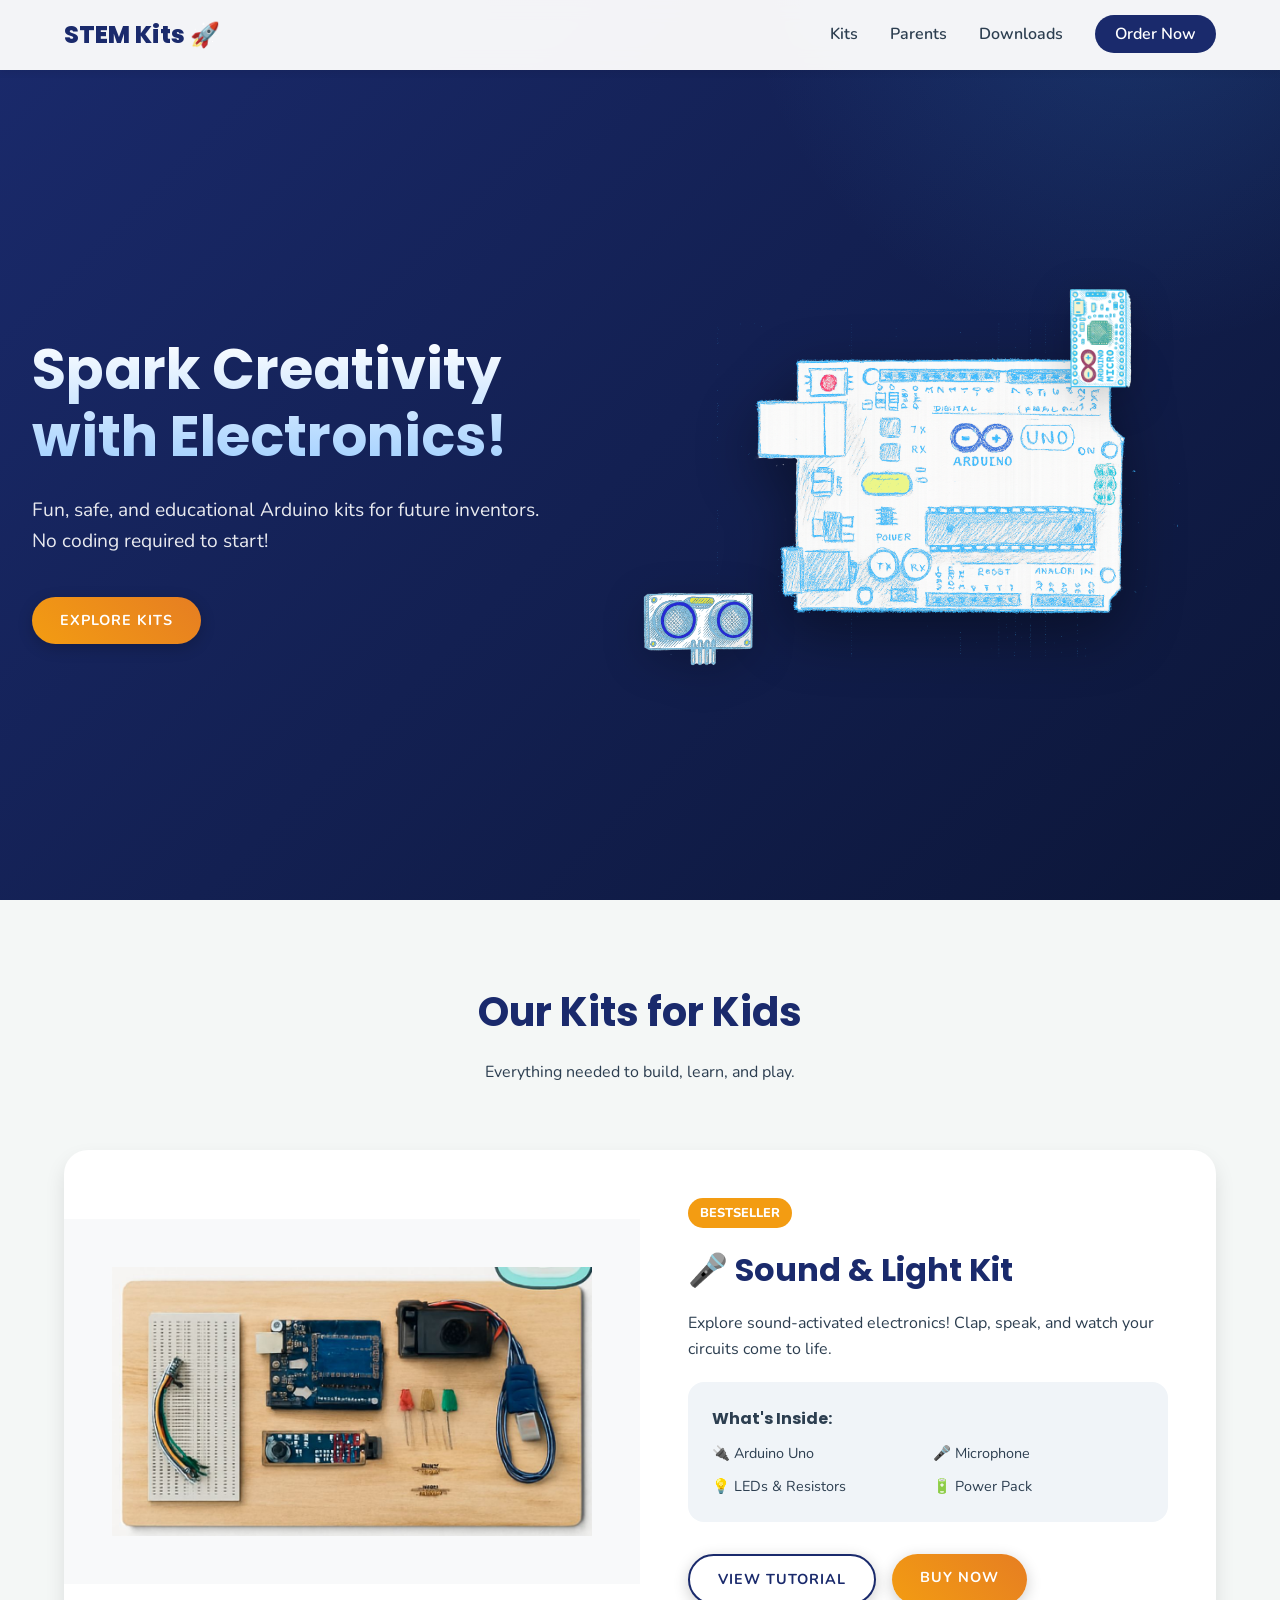
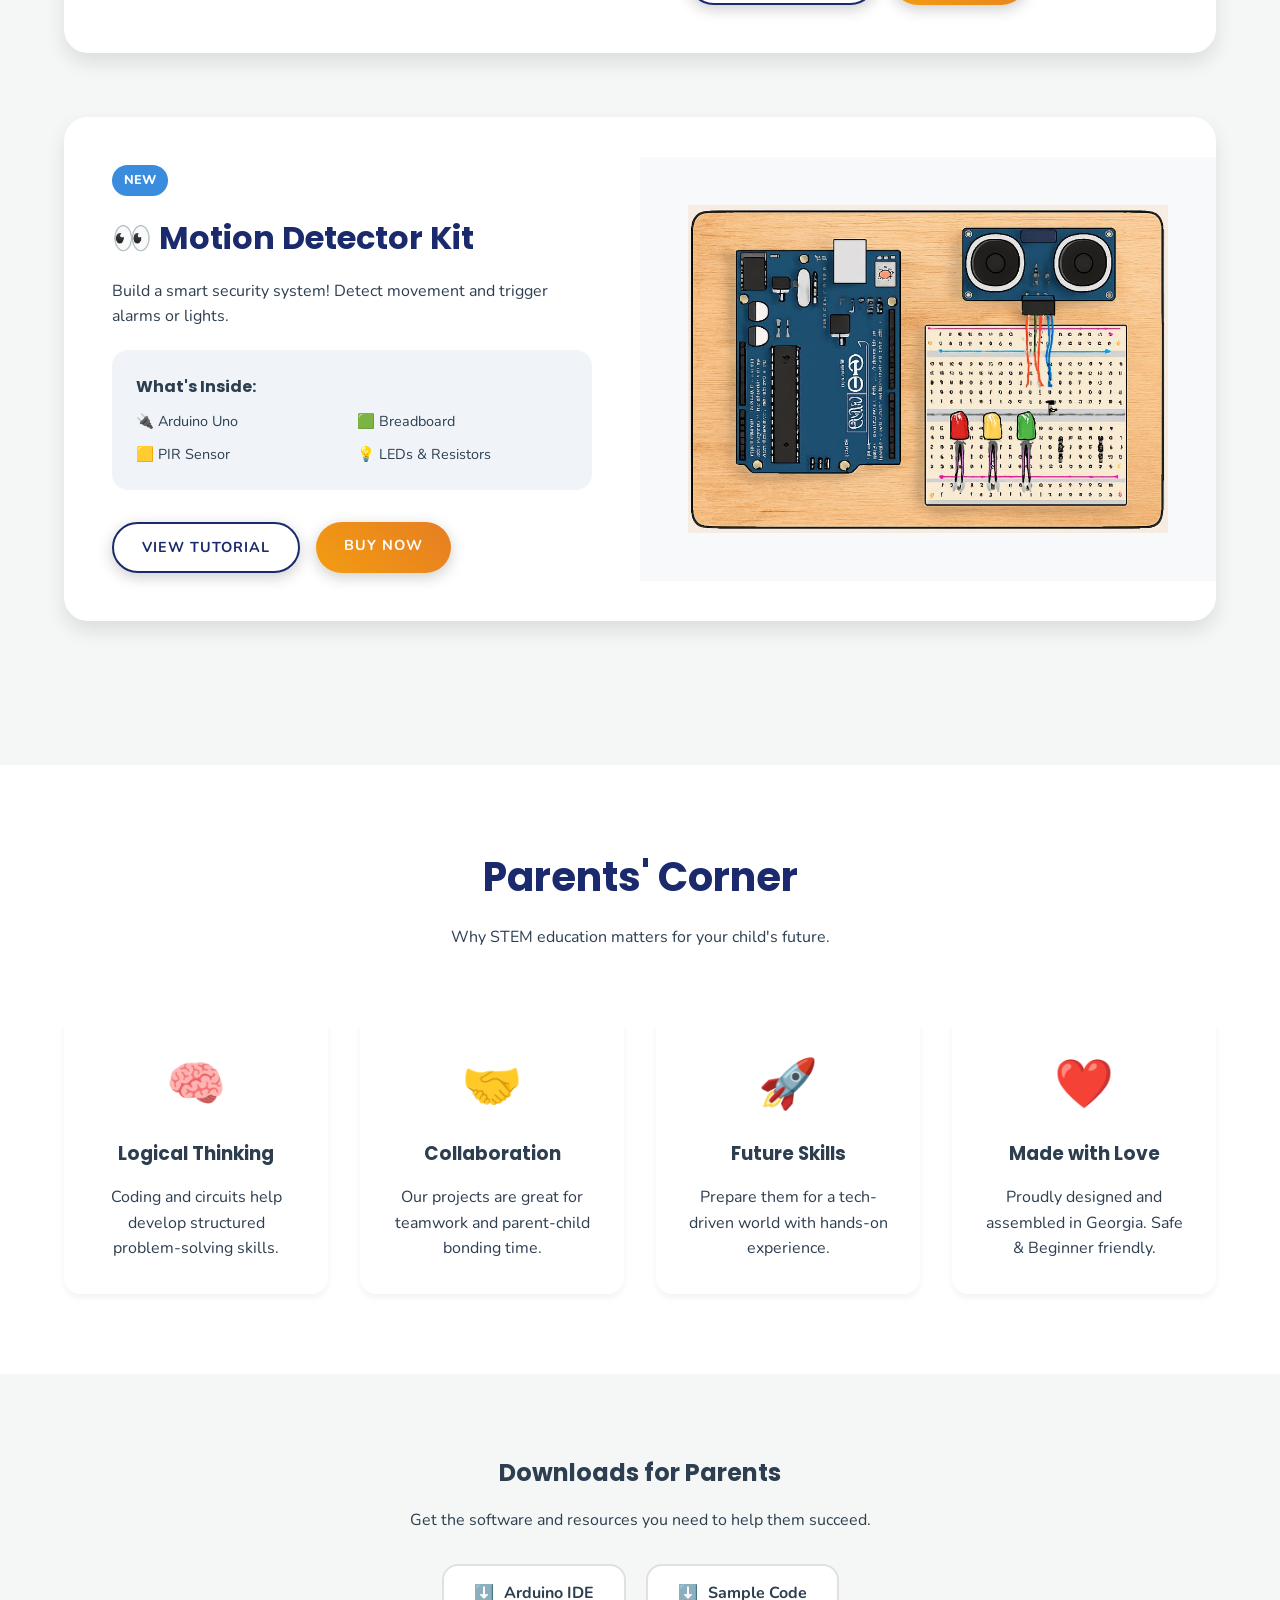
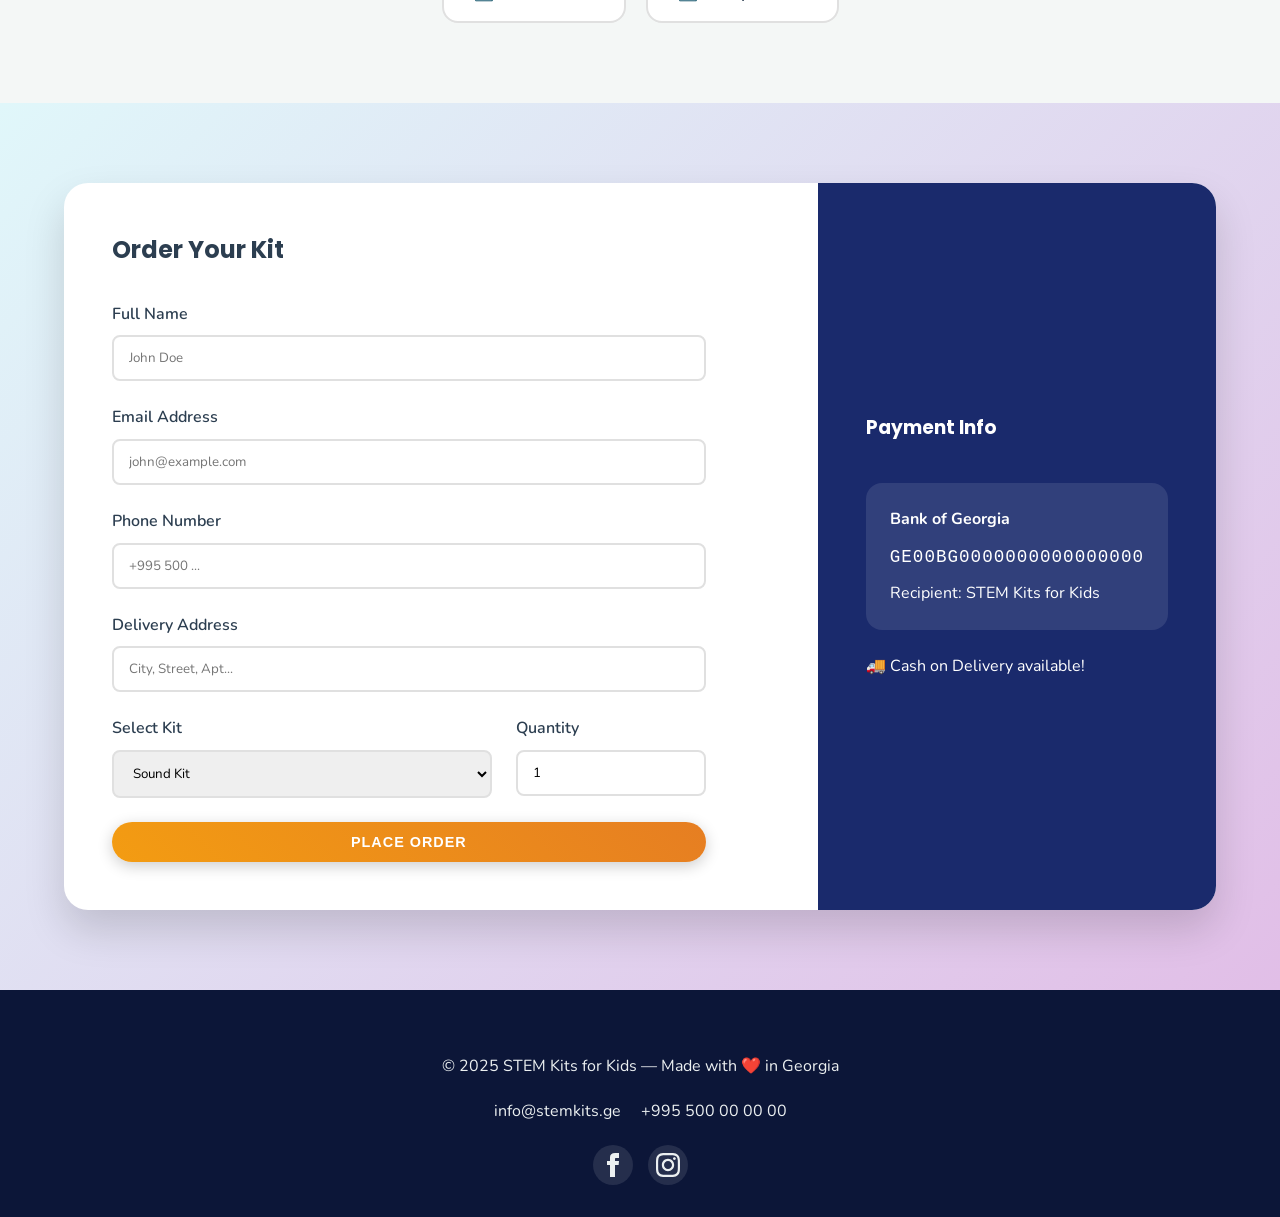
==== index.html @ d6226ffa "Initial commit" ====
<!DOCTYPE html>
<html lang="en">
  <head>
    <meta charset="UTF-8" />
    <meta name="viewport" content="width=device-width, initial-scale=1.0" />
    <title>Arduino Fun Kits for Kids</title>
    <!-- Google Fonts -->
    <link rel="preconnect" href="https://fonts.googleapis.com" />
    <link rel="preconnect" href="https://fonts.gstatic.com" crossorigin />
    <link
      href="https://fonts.googleapis.com/css2?family=Nunito:wght@400;600;700&family=Poppins:wght@600;700;800&display=swap"
      rel="stylesheet"
    />
    <link rel="stylesheet" href="styles.css" />
  </head>
  <body>
    <!-- Navigation -->
    <nav class="navbar">
      <div class="nav-container">
        <a href="#" class="logo">STEM Kits 🚀</a>
        <ul class="nav-links">
          <li><a href="#kits">Kits</a></li>
          <li><a href="#parents">Parents</a></li>
          <li><a href="#downloads">Downloads</a></li>
          <li><a href="#order" class="nav-cta">Order Now</a></li>
        </ul>
      </div>
    </nav>

    <!-- Hero Section -->
    <header class="hero">
      <div class="hero-content">
        <h1>Spark Creativity with Electronics!</h1>
        <p>
          Fun, safe, and educational Arduino kits for future inventors. No
          coding required to start!
        </p>
        <a href="#kits" class="btn btn-primary">Explore Kits</a>
      </div>
      <div class="hero-image">
        <div id="arduino-container">
          <img id="arduino" src="images/ardu.png" alt="Arduino Board" />
          <img
            id="micro"
            src="images/micro2.png"
            alt="Micro Board"
            class="floating-part"
          />
          <img
            id="ultra"
            src="images/ultra.png"
            alt="Ultrasonic Sensor"
            class="floating-part"
          />
        </div>
      </div>
    </header>

    <!-- Kits Section -->
    <section id="kits" class="section">
      <div class="container">
        <div class="section-header">
          <h2>Our Kits for Kids</h2>
          <p>Everything needed to build, learn, and play.</p>
        </div>

        <!-- Sound & Light Kit -->
        <article class="kit-card" id="sound-light-kit">
          <div class="kit-image-wrapper">
            <img
              src="images/soundkit.png.JPG"
              alt="Arduino Sound & Light Kit"
            />
          </div>
          <div class="kit-content">
            <span class="badge">Bestseller</span>
            <h3>🎤 Sound & Light Kit</h3>
            <p>
              Explore sound-activated electronics! Clap, speak, and watch your
              circuits come to life.
            </p>

            <div class="kit-details">
              <h4>What's Inside:</h4>
              <ul>
                <li>🔌 Arduino Uno</li>
                <li>🎤 Microphone</li>
                <li>💡 LEDs & Resistors</li>
                <li>🔋 Power Pack</li>
              </ul>
            </div>

            <div class="kit-actions">
              <a href="tutorial/tutorial-sound.html" class="btn btn-secondary"
                >View Tutorial</a
              >
              <a href="#order" class="btn btn-primary">Buy Now</a>
            </div>
          </div>
        </article>

        <!-- Motion Detector Kit -->
        <article class="kit-card inverse" id="motion-detector-kit">
          <div class="kit-image-wrapper">
            <img src="images/motion.JPG" alt="Arduino Motion Kit" />
          </div>
          <div class="kit-content">
            <span class="badge new">New</span>
            <h3>👀 Motion Detector Kit</h3>
            <p>
              Build a smart security system! Detect movement and trigger alarms
              or lights.
            </p>

            <div class="kit-details">
              <h4>What's Inside:</h4>
              <ul>
                <li>🔌 Arduino Uno</li>
                <li>🟩 Breadboard</li>
                <li>🟨 PIR Sensor</li>
                <li>💡 LEDs & Resistors</li>
              </ul>
            </div>

            <div class="kit-actions">
              <a href="tutorial/tutorial-motion.html" class="btn btn-secondary"
                >View Tutorial</a
              >
              <a href="#order" class="btn btn-primary">Buy Now</a>
            </div>
          </div>
        </article>
      </div>
    </section>

    <!-- Parents Section -->
    <section id="parents" class="section bg-light">
      <div class="container">
        <div class="section-header">
          <h2>Parents' Corner</h2>
          <p>Why STEM education matters for your child's future.</p>
        </div>

        <div class="features-grid">
          <div class="feature-card">
            <div class="icon">🧠</div>
            <h3>Logical Thinking</h3>
            <p>
              Coding and circuits help develop structured problem-solving
              skills.
            </p>
          </div>
          <div class="feature-card">
            <div class="icon">🤝</div>
            <h3>Collaboration</h3>
            <p>
              Our projects are great for teamwork and parent-child bonding time.
            </p>
          </div>
          <div class="feature-card">
            <div class="icon">🚀</div>
            <h3>Future Skills</h3>
            <p>
              Prepare them for a tech-driven world with hands-on experience.
            </p>
          </div>
          <div class="feature-card">
            <div class="icon">❤️</div>
            <h3>Made with Love</h3>
            <p>
              Proudly designed and assembled in Georgia. Safe & Beginner
              friendly.
            </p>
          </div>
        </div>
      </div>
    </section>

    <!-- Downloads Section -->
    <section id="downloads" class="section">
      <div class="container text-center">
        <h2>Downloads for Parents</h2>
        <p>Get the software and resources you need to help them succeed.</p>
        <div class="download-links">
          <a
            href="https://www.arduino.cc/en/software"
            target="_blank"
            class="download-btn"
          >
            <span>⬇️</span> Arduino IDE
          </a>
          <a href="#" class="download-btn"> <span>⬇️</span> Sample Code </a>
        </div>
      </div>
    </section>

    <!-- Order Section -->
    <section id="order" class="section bg-accent">
      <div class="container">
        <div class="order-wrapper">
          <div class="order-form-container">
            <h2>Order Your Kit</h2>
            <form
              action="https://formspree.io/f/mgvjopge"
              method="POST"
              class="styled-form"
            >
              <div class="form-group">
                <label for="name">Full Name</label>
                <input
                  type="text"
                  id="name"
                  name="name"
                  placeholder="John Doe"
                  required
                />
              </div>

              <div class="form-group">
                <label for="email">Email Address</label>
                <input
                  type="email"
                  id="email"
                  name="email"
                  placeholder="john@example.com"
                  required
                />
              </div>

              <div class="form-group">
                <label for="phone">Phone Number</label>
                <input
                  type="tel"
                  id="phone"
                  name="phone"
                  placeholder="+995 500 ..."
                  required
                />
              </div>

              <div class="form-group">
                <label for="address">Delivery Address</label>
                <input
                  type="text"
                  id="address"
                  name="address"
                  placeholder="City, Street, Apt..."
                  required
                />
              </div>

              <div class="form-row">
                <div class="form-group">
                  <label for="kit">Select Kit</label>
                  <select id="kit" name="kit">
                    <option value="sound">Sound Kit</option>
                    <option value="motion">Motion Detector Kit</option>
                  </select>
                </div>
                <div class="form-group">
                  <label for="quantity">Quantity</label>
                  <input
                    type="number"
                    id="quantity"
                    name="quantity"
                    min="1"
                    value="1"
                  />
                </div>
              </div>

              <button type="submit" class="btn btn-primary full-width">
                Place Order
              </button>
            </form>
          </div>

          <div class="payment-info">
            <h3>Payment Info</h3>
            <div class="bank-details">
              <p><strong>Bank of Georgia</strong></p>
              <p class="iban">GE00BG0000000000000000</p>
              <p>Recipient: STEM Kits for Kids</p>
            </div>
            <div class="cash-option">
              <p>🚚 Cash on Delivery available!</p>
            </div>
          </div>
        </div>
      </div>
    </section>

    <footer>
      <div class="footer-content">
        <p>© 2025 STEM Kits for Kids — Made with ❤️ in Georgia</p>
        <div class="footer-links">
          <a href="mailto:info@stemkits.ge">info@stemkits.ge</a>
          <a href="tel:+995500000000">+995 500 00 00 00</a>
        </div>
        <div class="social-icons">
          <a href="#" aria-label="Facebook">
            <svg
              xmlns="http://www.w3.org/2000/svg"
              width="24"
              height="24"
              viewBox="0 0 24 24"
              fill="currentColor"
            >
              <path
                d="M9 8h-3v4h3v12h5v-12h3.642l.358-4h-4v-1.667c0-.955.192-1.333 1.115-1.333h2.885v-5h-3.808c-3.596 0-5.192 1.583-5.192 4.615v3.385z"
              />
            </svg>
          </a>
          <a href="#" aria-label="Instagram">
            <svg
              xmlns="http://www.w3.org/2000/svg"
              width="24"
              height="24"
              viewBox="0 0 24 24"
              fill="currentColor"
            >
              <path
                d="M12 2.163c3.204 0 3.584.012 4.85.07 3.252.148 4.771 1.691 4.919 4.919.058 1.265.069 1.645.069 4.849 0 3.205-.012 3.584-.069 4.849-.149 3.225-1.664 4.771-4.919 4.919-1.266.058-1.644.07-4.85.07-3.204 0-3.584-.012-4.849-.07-3.26-.149-4.771-1.699-4.919-4.92-.058-1.265-.07-1.644-.07-4.849 0-3.204.013-3.583.07-4.849.149-3.227 1.664-4.771 4.919-4.919 1.266-.057 1.645-.069 4.849-.069zm0-2.163c-3.259 0-3.667.014-4.947.072-4.358.2-6.78 2.618-6.98 6.98-.059 1.281-.073 1.689-.073 4.948 0 3.259.014 3.668.072 4.948.2 4.358 2.618 6.78 6.98 6.98 1.281.058 1.689.072 4.948.072 3.259 0 3.668-.014 4.948-.072 4.354-.2 6.782-2.618 6.979-6.98.059-1.28.073-1.689.073-4.948 0-3.259-.014-3.667-.072-4.947-.196-4.354-2.617-6.78-6.979-6.98-1.281-.059-1.69-.073-4.949-.073zm0 5.838c-3.403 0-6.162 2.759-6.162 6.162s2.759 6.163 6.162 6.163 6.162-2.759 6.162-6.163c0-3.403-2.759-6.162-6.162-6.162zm0 10.162c-2.209 0-4-1.79-4-4 0-2.209 1.791-4 4-4s4 1.791 4 4c0 2.21-1.791 4-4 4zm6.406-11.845c-.796 0-1.441.645-1.441 1.44s.645 1.44 1.441 1.44c.795 0 1.439-.645 1.439-1.44s-.644-1.44-1.439-1.44z"
              />
            </svg>
          </a>
        </div>
      </div>
    </footer>

    <script src="index.js"></script>
  </body>
</html>
---- styles.css ----
/* ===== VARIABLES & SETUP ===== */
:root {
  /* Colors */
  --primary: #1a2a6c; /* Deep Space Blue */
  --primary-light: #2a4085;
  --accent: #f39c12; /* Vibrant Orange */
  --accent-hover: #e67e22;
  --secondary: #3a8dde; /* Electric Blue */
  --bg-color: #f4f7f6;
  --text-dark: #2c3e50;
  --text-light: #ecf0f1;
  --white: #ffffff;
  --danger: #e74c3c;
  --success: #2ecc71;

  /* Typography */
  --font-heading: 'Poppins', sans-serif;
  --font-body: 'Nunito', sans-serif;

  /* Spacing & Radii */
  --radius-sm: 8px;
  --radius-md: 16px;
  --radius-lg: 24px;
  --shadow-sm: 0 4px 6px rgba(0, 0, 0, 0.05);
  --shadow-md: 0 10px 20px rgba(0, 0, 0, 0.1);
  --shadow-lg: 0 20px 40px rgba(0, 0, 0, 0.15);
}

/* ===== RESET & BASE STYLES ===== */
*,
*::before,
*::after {
  box-sizing: border-box;
  margin: 0;
  padding: 0;
}

html {
  scroll-behavior: smooth;
  height: 100%;
}

body {
  font-family: var(--font-body);
  background-color: var(--bg-color);
  color: var(--text-dark);
  line-height: 1.6;
  overflow-x: hidden;
  min-height: 100%;
  position: relative;
}

h1,
h2,
h3,
h4,
h5,
h6 {
  font-family: var(--font-heading);
  font-weight: 700;
  margin-bottom: 1rem;
}

a {
  text-decoration: none;
  color: inherit;
  transition: all 0.3s ease;
}

ul {
  list-style: none;
}

img {
  max-width: 100%;
  display: block;
}

section {
  padding: 5rem 1rem;
}

.container {
  max-width: 1200px;
  margin: 0 auto;
  padding: 0 1.5rem;
}

/* ===== UTILITIES ===== */
.text-center {
  text-align: center;
}
.bg-light {
  background-color: var(--white);
}
.bg-accent {
  background: linear-gradient(135deg, #e0f7fa 0%, #e1bee7 100%);
}

.btn {
  display: inline-block;
  padding: 12px 28px;
  font-weight: 700;
  border-radius: 50px;
  text-transform: uppercase;
  letter-spacing: 1px;
  font-size: 0.9rem;
  box-shadow: 0 4px 15px rgba(0, 0, 0, 0.2);
  cursor: pointer;
  border: none;
}

.btn-primary {
  background: linear-gradient(45deg, var(--accent), var(--accent-hover));
  color: var(--white);
}

.btn-primary:hover {
  transform: translateY(-3px);
  box-shadow: 0 8px 20px rgba(243, 156, 18, 0.4);
}

.btn-secondary {
  background: var(--white);
  color: var(--primary);
  border: 2px solid var(--primary);
}

.btn-secondary:hover {
  background: var(--primary);
  color: var(--white);
}

/* ===== NAVIGATION ===== */
.navbar {
  position: fixed;
  top: 0;
  width: 100%;
  background: rgba(255, 255, 255, 0.95);
  backdrop-filter: blur(10px);
  z-index: 1000;
  box-shadow: var(--shadow-sm);
  padding: 1rem 0;
}

.nav-container {
  display: flex;
  justify-content: space-between;
  align-items: center;
  max-width: 1200px;
  margin: 0 auto;
  padding: 0 1.5rem;
}

.logo {
  font-family: var(--font-heading);
  font-size: 1.5rem;
  font-weight: 800;
  color: var(--primary);
}

.nav-links {
  display: flex;
  gap: 2rem;
  align-items: center;
}

.nav-links a {
  font-weight: 600;
  color: var(--text-dark);
}

.nav-links a:hover {
  color: var(--secondary);
}

.nav-cta {
  background: var(--primary);
  color: var(--white) !important;
  padding: 8px 20px;
  border-radius: 20px;
}

.nav-cta:hover {
  background: var(--primary-light);
}

/* ===== HERO SECTION ===== */
.hero {
  height: 100vh;
  min-height: 600px;
  background: linear-gradient(135deg, var(--primary) 0%, #0c1638 100%);
  color: var(--white);
  display: flex;
  align-items: center;
  justify-content: center;
  position: relative;
  overflow: visible;
  padding-top: 80px; /* nav height */
}

.hero::before {
  content: '';
  position: absolute;
  top: -50%;
  right: -20%;
  width: 800px;
  height: 800px;
  background: radial-gradient(
    circle,
    rgba(58, 141, 222, 0.2) 0%,
    transparent 70%
  );
  border-radius: 50%;
}

.hero-content {
  flex: 1;
  max-width: 600px;
  padding: 2rem;
  z-index: 2;
  animation: fadeInDown 1s ease-out;
}

.hero h1 {
  font-size: 3.5rem;
  line-height: 1.2;
  margin-bottom: 25px;
  background: -webkit-linear-gradient(#fff, #a0cfff);
  background-clip: text;
  -webkit-background-clip: text;
  -webkit-text-fill-color: transparent;
}

.hero p {
  font-size: 1.2rem;
  margin-bottom: 40px;
  opacity: 0.9;
}

.hero-image {
  flex: 1;
  display: flex;
  justify-content: center;
  z-index: 2;
  position: relative;
}

/* Specific styling for the existing structure if needed, or overridden */
#arduino-container {
  position: relative;
  width: 100%;
  max-width: 500px;
  animation: float 6s ease-in-out infinite;
}

#arduino {
  width: 100%;
  filter: drop-shadow(0 20px 30px rgba(0, 0, 0, 0.4));
  z-index: 1; /* Keep it below floating parts if they overlap, or handle z-ordering */
  position: relative;
}

.floating-part {
  position: absolute;
  z-index: 2;
  filter: drop-shadow(0 10px 20px rgba(0, 0, 0, 0.2));
  animation: float 8s ease-in-out infinite;
}

#micro {
  width: 110px;
  top: -40px;
  right: 35px;
  animation: float-micro 7s ease-in-out infinite;
  animation-delay: 1s;
}

#ultra {
  width: 140px;
  bottom: -40px;
  left: -60px;
  animation: float-ultra 8s ease-in-out infinite;
  animation-delay: 2s;
}

@keyframes float-micro {
  0% {
    transform: translateY(0px) rotate(15deg);
  }
  50% {
    transform: translateY(-15px) rotate(10deg);
  }
  100% {
    transform: translateY(0px) rotate(15deg);
  }
}

@keyframes float-ultra {
  0% {
    transform: translateY(0px) rotate(-10deg);
  }
  50% {
    transform: translateY(-15px) rotate(-15deg);
  }
  100% {
    transform: translateY(0px) rotate(-10deg);
  }
}

@keyframes float {
  0% {
    transform: translateY(0px) rotate(0deg);
  }
  50% {
    transform: translateY(-20px) rotate(2deg);
  }
  100% {
    transform: translateY(0px) rotate(0deg);
  }
}

@keyframes fadeInDown {
  from {
    opacity: 0;
    transform: translateY(-30px);
  }
  to {
    opacity: 1;
    transform: translateY(0);
  }
}

/* ===== KITS SECTION ===== */
.section-header {
  text-align: center;
  margin-bottom: 4rem;
}

.section-header h2 {
  font-size: 2.5rem;
  color: var(--primary);
}

.kit-card {
  display: flex;
  align-items: center;
  background: var(--white);
  border-radius: var(--radius-lg);
  box-shadow: var(--shadow-md);
  margin-bottom: 4rem;
  overflow: hidden;
  transition: transform 0.3s ease;
}

.kit-card:hover {
  transform: translateY(-10px);
  box-shadow: var(--shadow-lg);
}

.kit-card.inverse {
  flex-direction: row-reverse;
}

.kit-image-wrapper {
  flex: 1;
  padding: 3rem;
  background: #f8f9fa;
  display: flex;
  justify-content: center;
}

.kit-image-wrapper img {
  max-height: 350px;
  object-fit: contain;
  transition: transform 0.5s ease;
}

.kit-card:hover .kit-image-wrapper img {
  transform: scale(1.05);
}

.kit-content {
  flex: 1;
  padding: 3rem;
  position: relative;
}

.badge {
  display: inline-block;
  padding: 5px 12px;
  border-radius: 20px;
  font-size: 0.8rem;
  font-weight: 800;
  text-transform: uppercase;
  margin-bottom: 1rem;
  background: var(--accent);
  color: white;
}

.badge.new {
  background: var(--secondary);
}

.kit-content h3 {
  font-size: 2rem;
  color: var(--primary);
}

.kit-details {
  margin: 20px 0;
  background: #f0f4f8;
  padding: 1.5rem;
  border-radius: var(--radius-md);
}

.kit-details h4 {
  font-size: 1rem;
  margin-bottom: 10px;
}

.kit-details ul {
  display: grid;
  grid-template-columns: 1fr 1fr;
  gap: 10px;
}

.kit-details li {
  font-size: 0.9rem;
  display: flex;
  align-items: center;
}

.kit-actions {
  display: flex;
  gap: 1rem;
  margin-top: 2rem;
}

/* ===== PARENTS SECTION ===== */
.features-grid {
  display: grid;
  grid-template-columns: repeat(auto-fit, minmax(250px, 1fr));
  gap: 2rem;
}

.feature-card {
  background: var(--white);
  padding: 2rem;
  border-radius: var(--radius-md);
  box-shadow: var(--shadow-sm);
  text-align: center;
  transition: all 0.3s;
}

.feature-card:hover {
  transform: translateY(-5px);
  box-shadow: var(--shadow-md);
}

.feature-card .icon {
  font-size: 3rem;
  margin-bottom: 1rem;
}

/* ===== DOWNLOADS SECTION ===== */
.download-links {
  display: flex;
  justify-content: center;
  gap: 20px;
  margin-top: 30px;
  flex-wrap: wrap;
}

.download-btn {
  background: var(--white);
  border: 2px solid #e0e0e0;
  padding: 15px 30px;
  border-radius: var(--radius-md);
  font-weight: 700;
  display: flex;
  align-items: center;
  gap: 10px;
  transition: all 0.3s;
}

.download-btn:hover {
  border-color: var(--secondary);
  color: var(--secondary);
  box-shadow: var(--shadow-sm);
}

/* ===== ORDER SECTION ===== */
.order-wrapper {
  display: flex;
  gap: 4rem;
  background: var(--white);
  border-radius: var(--radius-lg);
  overflow: hidden;
  box-shadow: var(--shadow-lg);
}

.order-form-container {
  flex: 2;
  padding: 3rem;
}

.styled-form {
  margin-top: 2rem;
}

.form-group {
  margin-bottom: 1.5rem;
}

.form-row {
  display: grid;
  grid-template-columns: 2fr 1fr;
  gap: 1.5rem;
}

label {
  display: block;
  margin-bottom: 0.5rem;
  font-weight: 600;
  color: var(--text-dark);
}

input,
select {
  width: 100%;
  padding: 12px 15px;
  border: 2px solid #e0e0e0;
  border-radius: var(--radius-sm);
  font-family: inherit;
  transition: border-color 0.3s;
}

input:focus,
select:focus {
  outline: none;
  border-color: var(--secondary);
}

.full-width {
  width: 100%;
}

.payment-info {
  flex: 1;
  background: var(--primary);
  color: var(--white);
  padding: 3rem;
  display: flex;
  flex-direction: column;
  justify-content: center;
}

.bank-details {
  background: rgba(255, 255, 255, 0.1);
  padding: 1.5rem;
  border-radius: var(--radius-md);
  margin: 1.5rem 0;
}

.iban {
  font-family: monospace;
  font-size: 1.1rem;
  letter-spacing: 1px;
  margin: 10px 0;
}

/* ===== FOOTER ===== */
footer {
  background: #0c1638;
  color: var(--text-light);
  padding: 4rem 1rem 2rem;
  text-align: center;
}

.footer-content {
  max-width: 600px;
  margin: 0 auto;
}

.footer-links {
  display: flex;
  justify-content: center;
  gap: 20px;
  margin: 20px 0;
}

.social-icons {
  display: flex;
  justify-content: center;
  gap: 15px;
}

.social-icons a {
  background: rgba(255, 255, 255, 0.1);
  width: 40px;
  height: 40px;
  border-radius: 50%;
  display: flex;
  align-items: center;
  justify-content: center;
  transition: background 0.3s;
}

.social-icons a:hover {
  background: var(--accent);
}

/* ===== RESPONSIVE ===== */
@media (max-width: 900px) {
  .hero {
    flex-direction: column;
    text-align: center;
    height: auto;
    min-height: auto;
    padding: 6rem 1rem 4rem;
  }

  .hero-content {
    margin-top: 2rem;
  }

  .kit-card,
  .kit-card.inverse {
    flex-direction: column;
  }

  .order-wrapper {
    flex-direction: column;
    gap: 0;
  }
}

@media (max-width: 670px) {
  section {
    padding: 3rem 1rem;
  }

  .hero {
    height: auto;
    min-height: 500px;
    padding: 5rem 1rem 3rem;
    overflow: visible;
  }

  .hero h1 {
    font-size: 2.5rem;
  }

  .nav-links {
    display: none;
  } /* Mobile Menu Placeholder */

  .kit-details ul {
    grid-template-columns: 1fr;
  }

  #ultra {
    left: 28px;
  }

  .form-row {
    grid-template-columns: 1fr;
  }

  .iban {
    font-size: 0.9rem;
    word-break: break-all;
  }

  footer {
    padding: 3rem 1rem 2rem;
  }
}
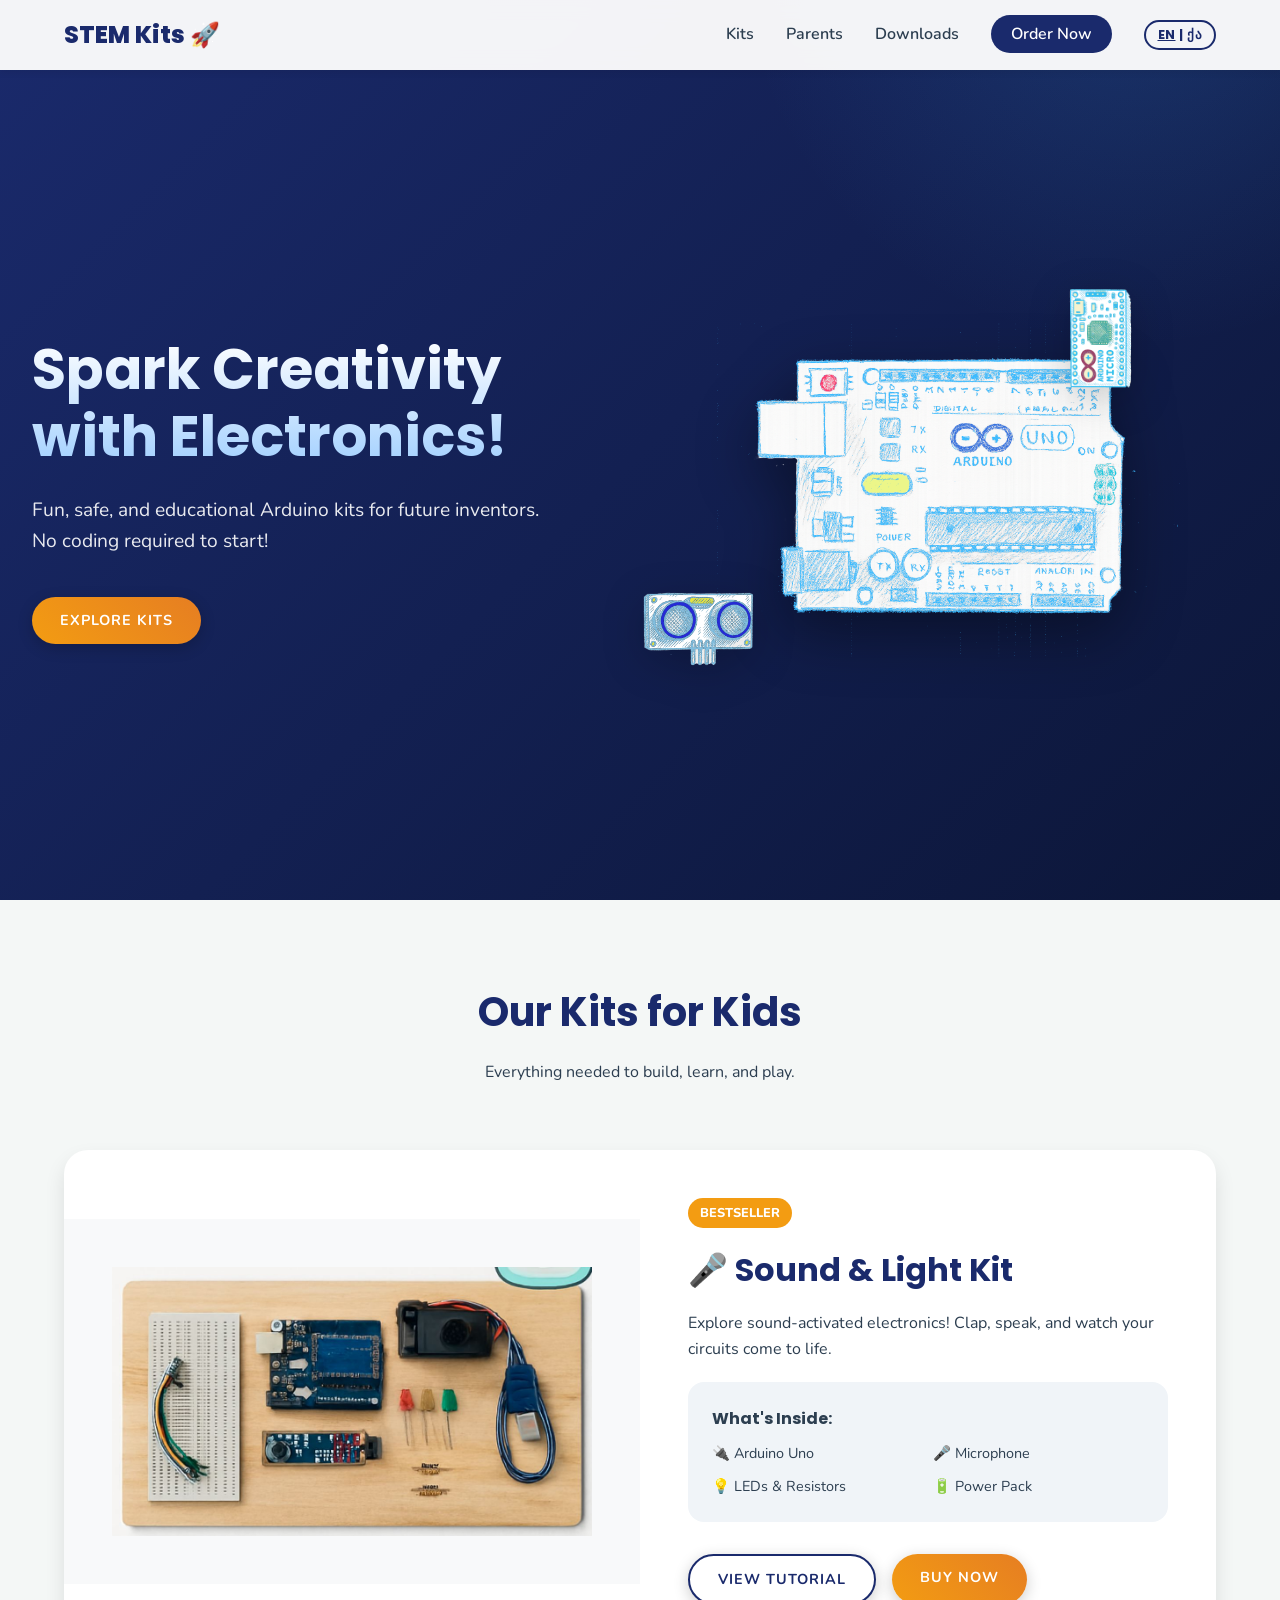
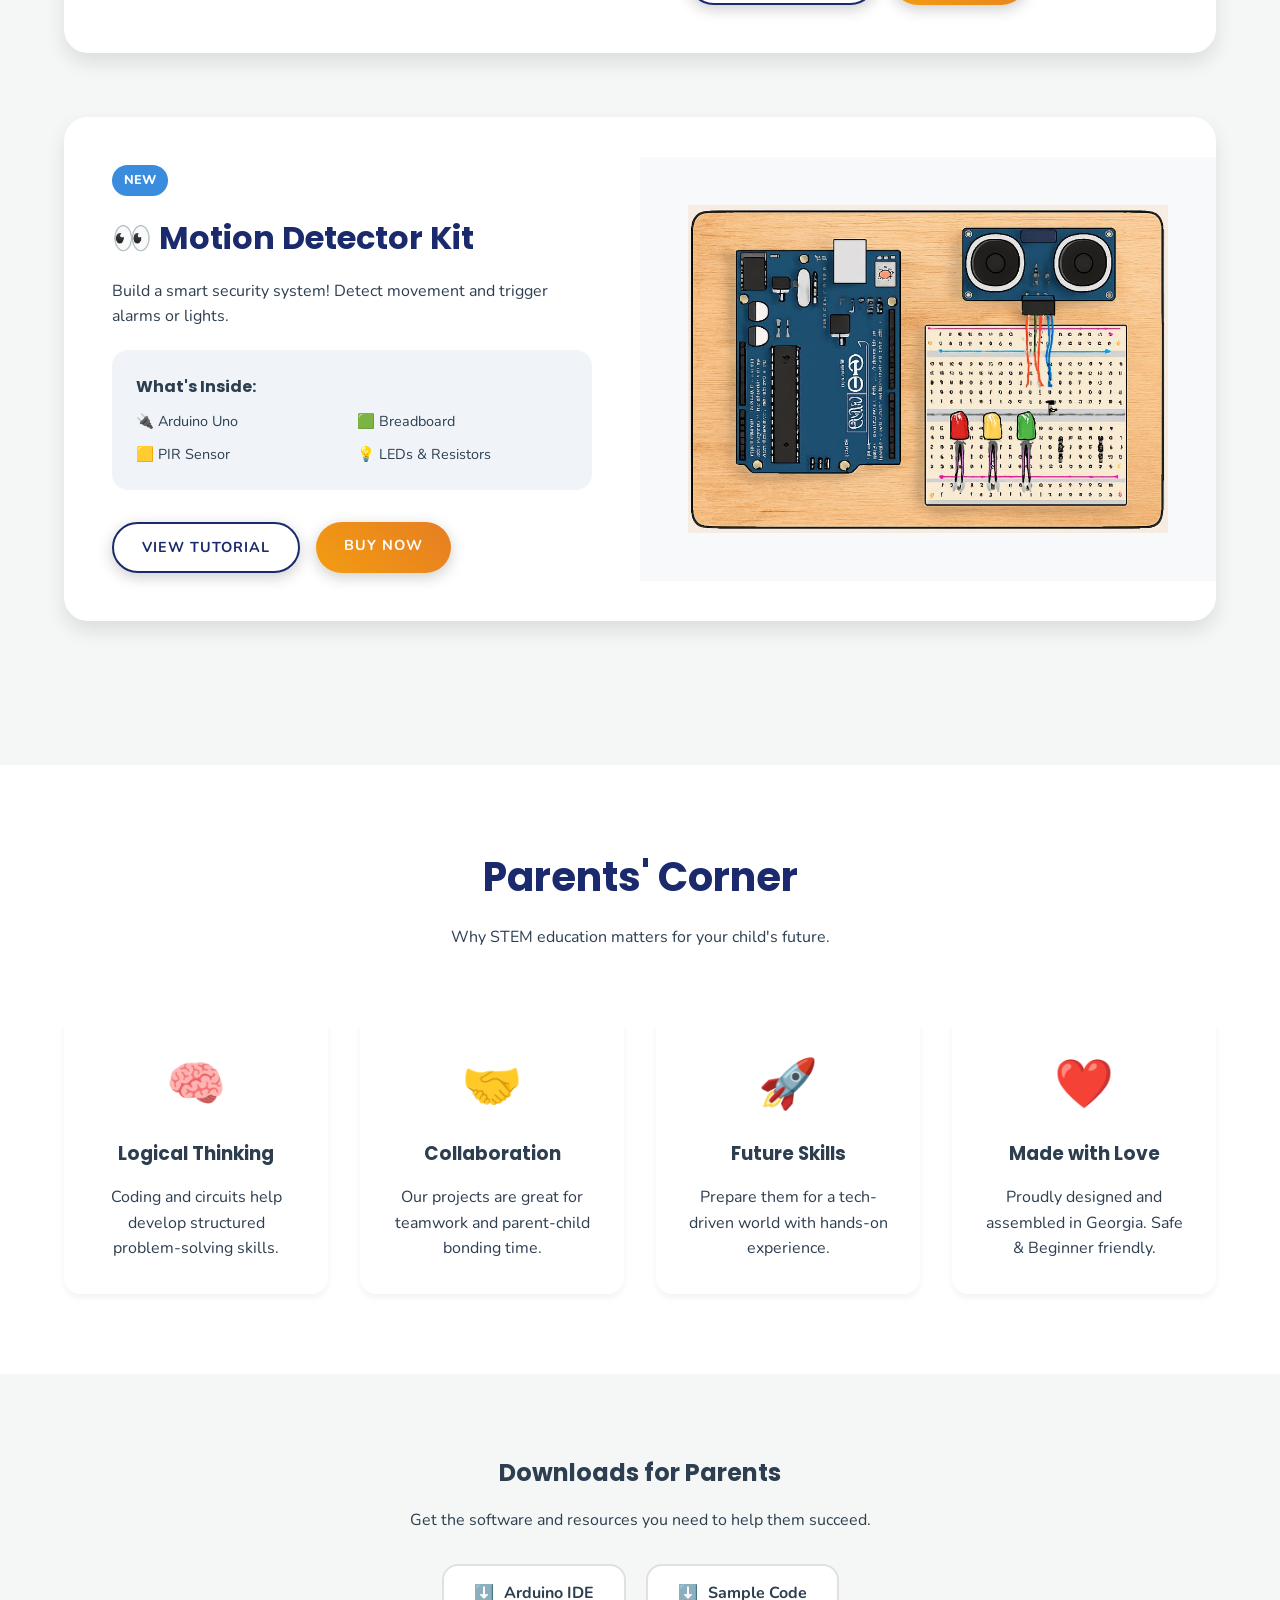
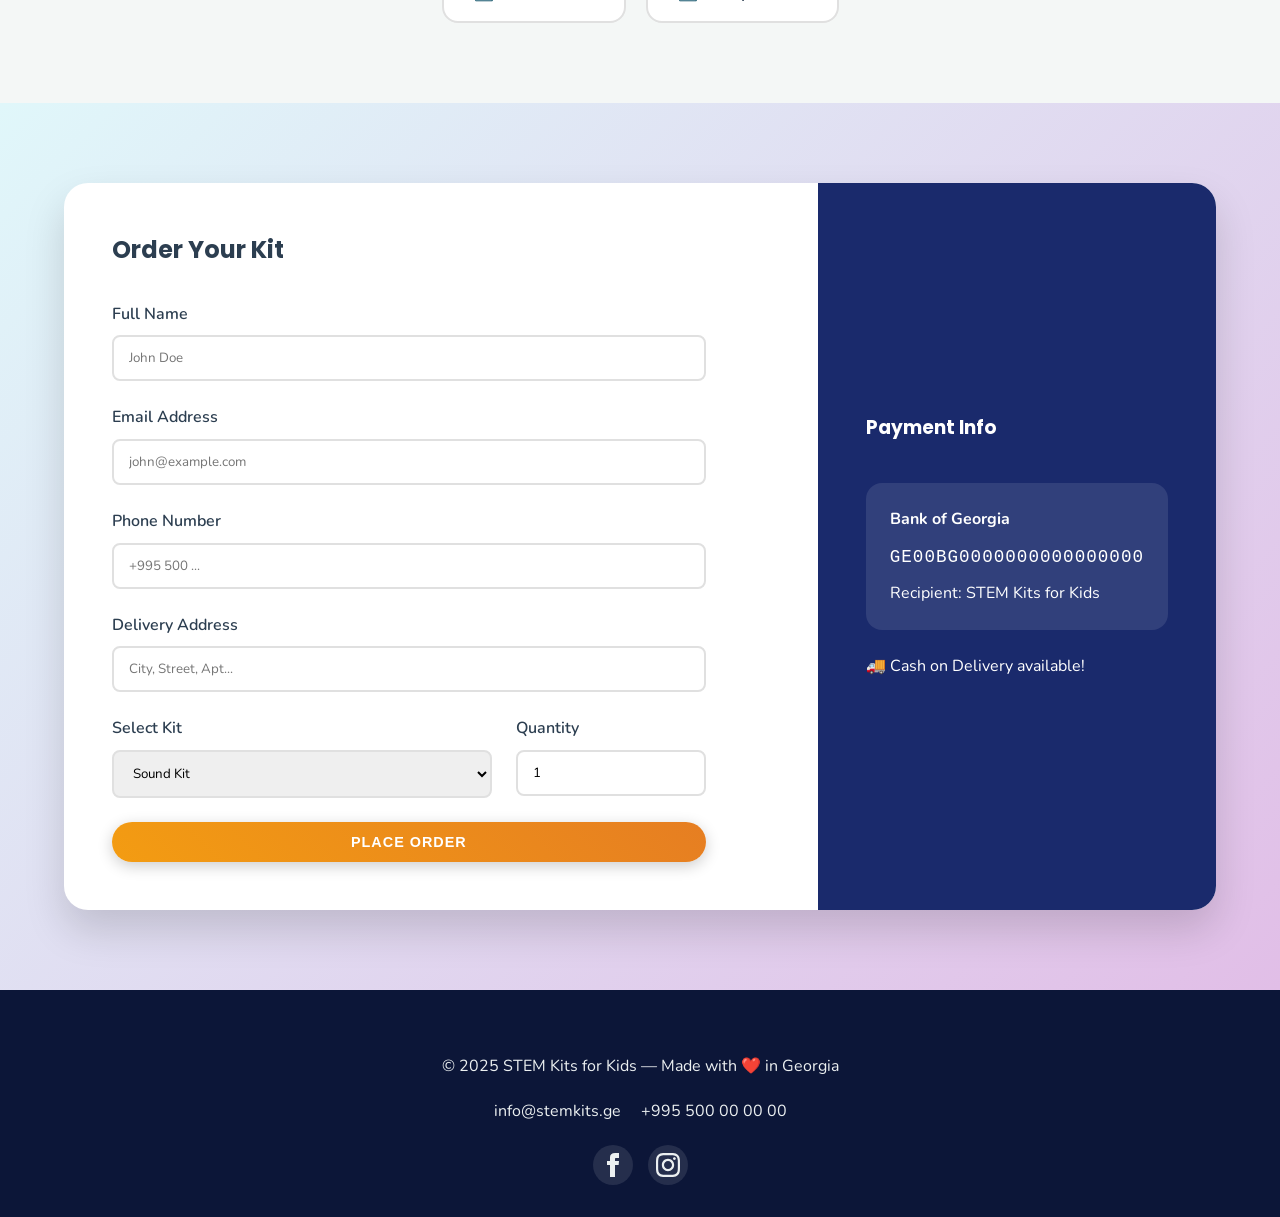
==== commit c676d89c: "Added new translations for the parent section and updated the hero section text to be more engaging." ====
--- a/index.html
+++ b/index.html
@@ -17,12 +17,13 @@
     <!-- Navigation -->
     <nav class="navbar">
       <div class="nav-container">
-        <a href="#" class="logo">STEM Kits 🚀</a>
+        <a href="#" class="logo" data-i18n="logo">STEM Kits 🚀</a>
         <ul class="nav-links">
-          <li><a href="#kits">Kits</a></li>
-          <li><a href="#parents">Parents</a></li>
-          <li><a href="#downloads">Downloads</a></li>
-          <li><a href="#order" class="nav-cta">Order Now</a></li>
+          <li><a href="#kits" data-i18n="kits">Kits</a></li>
+          <li><a href="#parents" data-i18n="parents">Parents</a></li>
+          <li><a href="#downloads" data-i18n="downloads">Downloads</a></li>
+          <li><a href="#order" class="nav-cta" data-i18n="order">Order Now</a></li>
+          <li><button class="lang-switcher" id="langToggle" data-lang="en">EN | ქა</button></li>
         </ul>
       </div>
     </nav>
@@ -30,12 +31,12 @@
     <!-- Hero Section -->
     <header class="hero">
       <div class="hero-content">
-        <h1>Spark Creativity with Electronics!</h1>
-        <p>
+        <h1 data-i18n="heroTitle">Spark Creativity with Electronics!</h1>
+        <p data-i18n="heroSubtitle">
           Fun, safe, and educational Arduino kits for future inventors. No
           coding required to start!
         </p>
-        <a href="#kits" class="btn btn-primary">Explore Kits</a>
+        <a href="#kits" class="btn btn-primary" data-i18n="heroBtn">Explore Kits</a>
       </div>
       <div class="hero-image">
         <div id="arduino-container">
@@ -60,8 +61,8 @@
     <section id="kits" class="section">
       <div class="container">
         <div class="section-header">
-          <h2>Our Kits for Kids</h2>
-          <p>Everything needed to build, learn, and play.</p>
+          <h2 data-i18n="kitsTitle">Our Kits for Kids</h2>
+          <p data-i18n="kitsSubtitle">Everything needed to build, learn, and play.</p>
         </div>
 
         <!-- Sound & Light Kit -->
@@ -73,15 +74,15 @@
             />
           </div>
           <div class="kit-content">
-            <span class="badge">Bestseller</span>
-            <h3>🎤 Sound & Light Kit</h3>
-            <p>
+            <span class="badge" data-i18n="bestseller">Bestseller</span>
+            <h3 data-i18n="soundKitTitle">🎤 Sound & Light Kit</h3>
+            <p data-i18n="soundKitDesc">
               Explore sound-activated electronics! Clap, speak, and watch your
               circuits come to life.
             </p>
 
             <div class="kit-details">
-              <h4>What's Inside:</h4>
+              <h4 data-i18n="whatsInside">What's Inside:</h4>
               <ul>
                 <li>🔌 Arduino Uno</li>
                 <li>🎤 Microphone</li>
@@ -91,10 +92,10 @@
             </div>
 
             <div class="kit-actions">
-              <a href="tutorial/tutorial-sound.html" class="btn btn-secondary"
+              <a href="tutorial/tutorial-sound.html" class="btn btn-secondary" data-i18n="viewTutorial"
                 >View Tutorial</a
               >
-              <a href="#order" class="btn btn-primary">Buy Now</a>
+              <a href="#order" class="btn btn-primary" data-i18n="buyNow">Buy Now</a>
             </div>
           </div>
         </article>
@@ -105,15 +106,15 @@
             <img src="images/motion.JPG" alt="Arduino Motion Kit" />
           </div>
           <div class="kit-content">
-            <span class="badge new">New</span>
-            <h3>👀 Motion Detector Kit</h3>
-            <p>
+            <span class="badge new" data-i18n="newBadge">New</span>
+            <h3 data-i18n="motionKitTitle">👀 Motion Detector Kit</h3>
+            <p data-i18n="motionKitDesc">
               Build a smart security system! Detect movement and trigger alarms
               or lights.
             </p>
 
             <div class="kit-details">
-              <h4>What's Inside:</h4>
+              <h4 data-i18n="whatsInside">What's Inside:</h4>
               <ul>
                 <li>🔌 Arduino Uno</li>
                 <li>🟩 Breadboard</li>
@@ -123,10 +124,10 @@
             </div>
 
             <div class="kit-actions">
-              <a href="tutorial/tutorial-motion.html" class="btn btn-secondary"
+              <a href="tutorial/tutorial-motion.html" class="btn btn-secondary" data-i18n="viewTutorial"
                 >View Tutorial</a
               >
-              <a href="#order" class="btn btn-primary">Buy Now</a>
+              <a href="#order" class="btn btn-primary" data-i18n="buyNow">Buy Now</a>
             </div>
           </div>
         </article>
@@ -137,37 +138,37 @@
     <section id="parents" class="section bg-light">
       <div class="container">
         <div class="section-header">
-          <h2>Parents' Corner</h2>
-          <p>Why STEM education matters for your child's future.</p>
+          <h2 data-i18n="parentsTitle">Parents' Corner</h2>
+          <p data-i18n="parentsSubtitle">Why STEM education matters for your child's future.</p>
         </div>
 
         <div class="features-grid">
           <div class="feature-card">
             <div class="icon">🧠</div>
-            <h3>Logical Thinking</h3>
-            <p>
+            <h3 data-i18n="logicalThinking">Logical Thinking</h3>
+            <p data-i18n="logicalThinkingDesc">
               Coding and circuits help develop structured problem-solving
               skills.
             </p>
           </div>
           <div class="feature-card">
             <div class="icon">🤝</div>
-            <h3>Collaboration</h3>
-            <p>
+            <h3 data-i18n="collaboration">Collaboration</h3>
+            <p data-i18n="collaborationDesc">
               Our projects are great for teamwork and parent-child bonding time.
             </p>
           </div>
           <div class="feature-card">
             <div class="icon">🚀</div>
-            <h3>Future Skills</h3>
-            <p>
+            <h3 data-i18n="futureSkills">Future Skills</h3>
+            <p data-i18n="futureSkillsDesc">
               Prepare them for a tech-driven world with hands-on experience.
             </p>
           </div>
           <div class="feature-card">
             <div class="icon">❤️</div>
-            <h3>Made with Love</h3>
-            <p>
+            <h3 data-i18n="madeWithLove">Made with Love</h3>
+            <p data-i18n="madeWithLoveDesc">
               Proudly designed and assembled in Georgia. Safe & Beginner
               friendly.
             </p>
@@ -179,17 +180,17 @@
     <!-- Downloads Section -->
     <section id="downloads" class="section">
       <div class="container text-center">
-        <h2>Downloads for Parents</h2>
-        <p>Get the software and resources you need to help them succeed.</p>
+        <h2 data-i18n="downloadsTitle">Downloads for Parents</h2>
+        <p data-i18n="downloadsSubtitle">Get the software and resources you need to help them succeed.</p>
         <div class="download-links">
           <a
             href="https://www.arduino.cc/en/software"
             target="_blank"
             class="download-btn"
           >
-            <span>⬇️</span> Arduino IDE
+            <span>⬇️</span> <span data-i18n="arduinoIde">Arduino IDE</span>
           </a>
-          <a href="#" class="download-btn"> <span>⬇️</span> Sample Code </a>
+          <a href="#" class="download-btn"> <span>⬇️</span> <span data-i18n="sampleCode">Sample Code</span> </a>
         </div>
       </div>
     </section>
@@ -199,14 +200,14 @@
       <div class="container">
         <div class="order-wrapper">
           <div class="order-form-container">
-            <h2>Order Your Kit</h2>
+            <h2 data-i18n="orderTitle">Order Your Kit</h2>
             <form
               action="https://formspree.io/f/mgvjopge"
               method="POST"
               class="styled-form"
             >
               <div class="form-group">
-                <label for="name">Full Name</label>
+                <label for="name" data-i18n="fullName">Full Name</label>
                 <input
                   type="text"
                   id="name"
@@ -217,7 +218,7 @@
               </div>
 
               <div class="form-group">
-                <label for="email">Email Address</label>
+                <label for="email" data-i18n="emailAddress">Email Address</label>
                 <input
                   type="email"
                   id="email"
@@ -228,7 +229,7 @@
               </div>
 
               <div class="form-group">
-                <label for="phone">Phone Number</label>
+                <label for="phone" data-i18n="phoneNumber">Phone Number</label>
                 <input
                   type="tel"
                   id="phone"
@@ -239,7 +240,7 @@
               </div>
 
               <div class="form-group">
-                <label for="address">Delivery Address</label>
+                <label for="address" data-i18n="deliveryAddress">Delivery Address</label>
                 <input
                   type="text"
                   id="address"
@@ -251,14 +252,14 @@
 
               <div class="form-row">
                 <div class="form-group">
-                  <label for="kit">Select Kit</label>
+                  <label for="kit" data-i18n="selectKit">Select Kit</label>
                   <select id="kit" name="kit">
                     <option value="sound">Sound Kit</option>
                     <option value="motion">Motion Detector Kit</option>
                   </select>
                 </div>
                 <div class="form-group">
-                  <label for="quantity">Quantity</label>
+                  <label for="quantity" data-i18n="quantity">Quantity</label>
                   <input
                     type="number"
                     id="quantity"
@@ -269,21 +270,21 @@
                 </div>
               </div>
 
-              <button type="submit" class="btn btn-primary full-width">
+              <button type="submit" class="btn btn-primary full-width" data-i18n="placeOrder">
                 Place Order
               </button>
             </form>
           </div>
 
           <div class="payment-info">
-            <h3>Payment Info</h3>
+            <h3 data-i18n="paymentInfo">Payment Info</h3>
             <div class="bank-details">
-              <p><strong>Bank of Georgia</strong></p>
+              <p><strong data-i18n="bankOfGeorgia">Bank of Georgia</strong></p>
               <p class="iban">GE00BG0000000000000000</p>
-              <p>Recipient: STEM Kits for Kids</p>
+              <p data-i18n="recipient">Recipient: STEM Kits for Kids</p>
             </div>
             <div class="cash-option">
-              <p>🚚 Cash on Delivery available!</p>
+              <p data-i18n="cashOnDelivery">🚚 Cash on Delivery available!</p>
             </div>
           </div>
         </div>
@@ -292,7 +293,7 @@
 
     <footer>
       <div class="footer-content">
-        <p>© 2025 STEM Kits for Kids — Made with ❤️ in Georgia</p>
+        <p data-i18n="footerText">© 2025 STEM Kits for Kids — Made with ❤️ in Georgia</p>
         <div class="footer-links">
           <a href="mailto:info@stemkits.ge">info@stemkits.ge</a>
           <a href="tel:+995500000000">+995 500 00 00 00</a>
--- a/styles.css
+++ b/styles.css
@@ -185,6 +185,31 @@
   background: var(--primary-light);
 }
 
+/* ===== LANGUAGE SWITCHER ===== */
+.lang-switcher {
+  font-family: var(--font-heading);
+  font-size: 0.8rem;
+  font-weight: 700;
+  cursor: pointer;
+  padding: 4px 12px;
+  border-radius: 20px;
+  border: 2px solid var(--primary);
+  background: transparent;
+  color: var(--primary);
+  transition: all 0.3s ease;
+  text-transform: uppercase;
+  letter-spacing: 0.5px;
+}
+
+.lang-switcher:hover {
+  background: var(--primary);
+  color: var(--white);
+}
+
+.lang-switcher .active-lang {
+  text-decoration: underline;
+}
+
 /* ===== HERO SECTION ===== */
 .hero {
   height: 100vh;
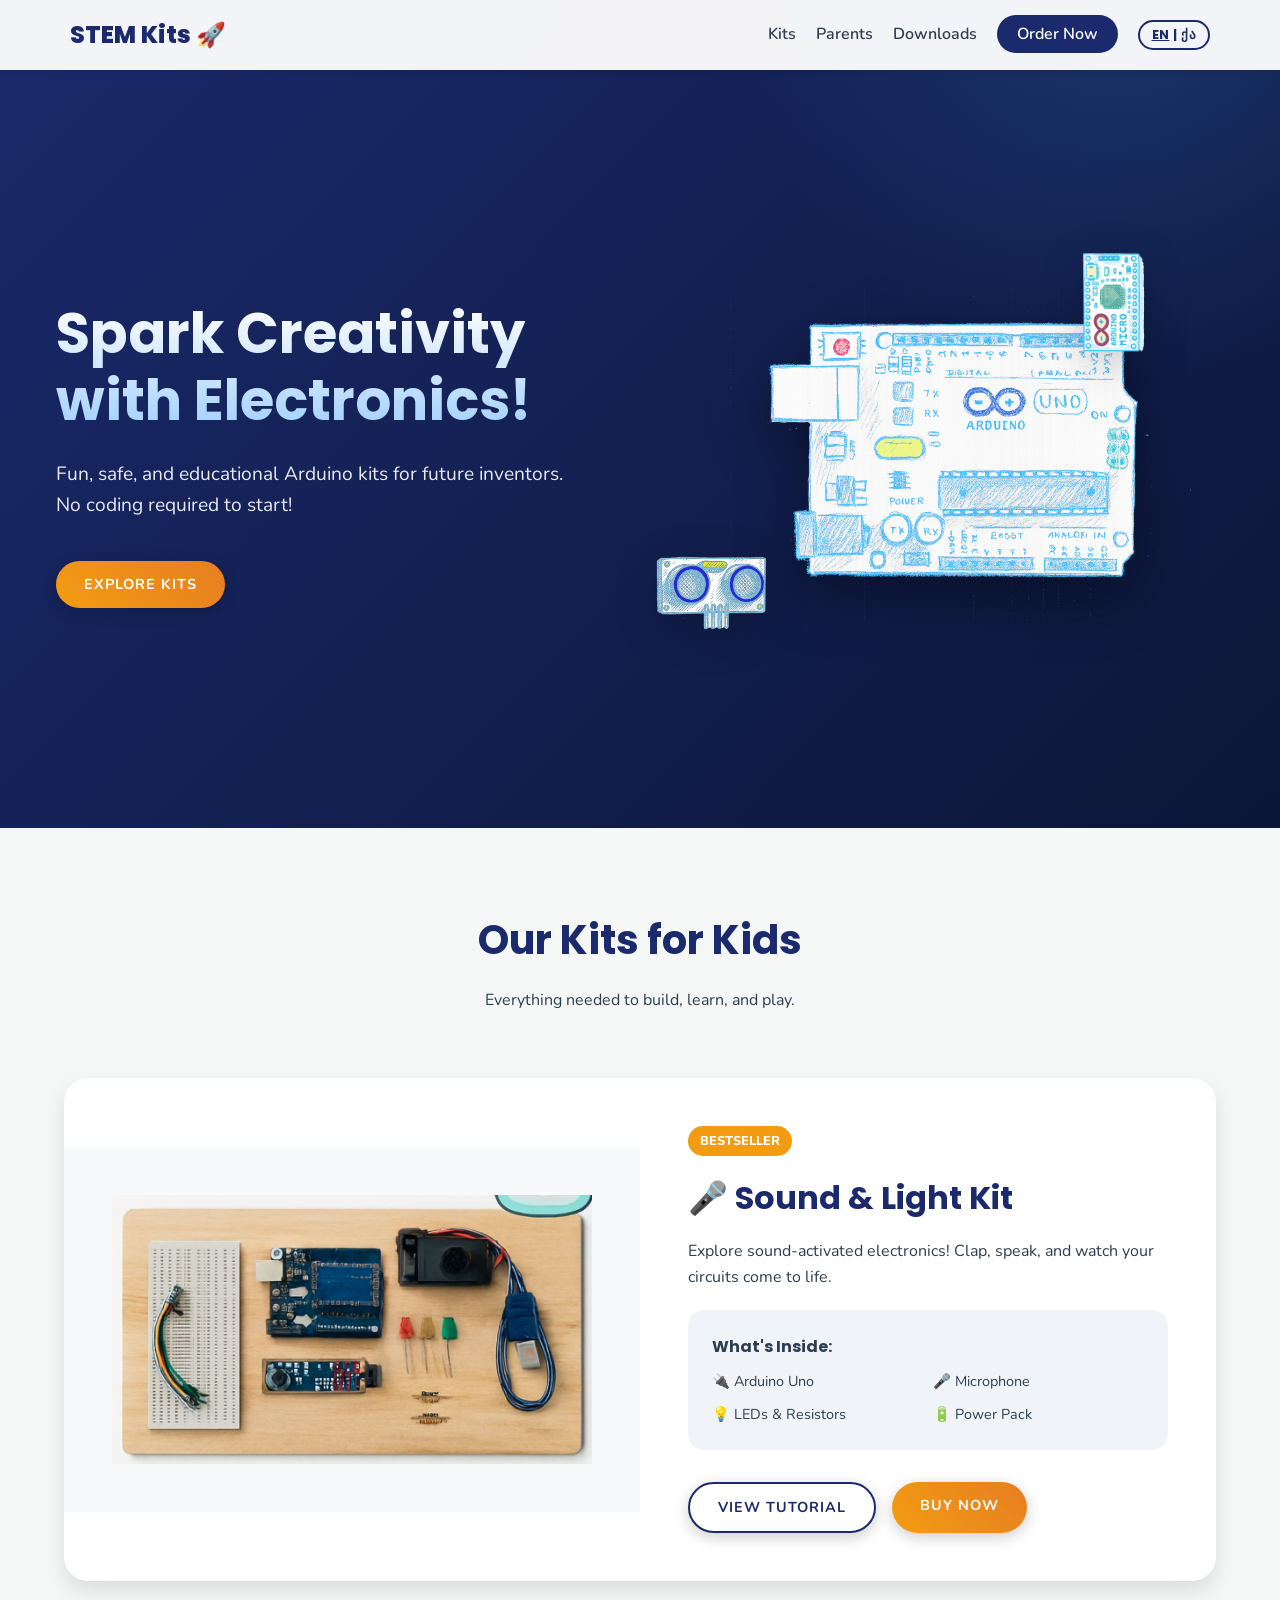
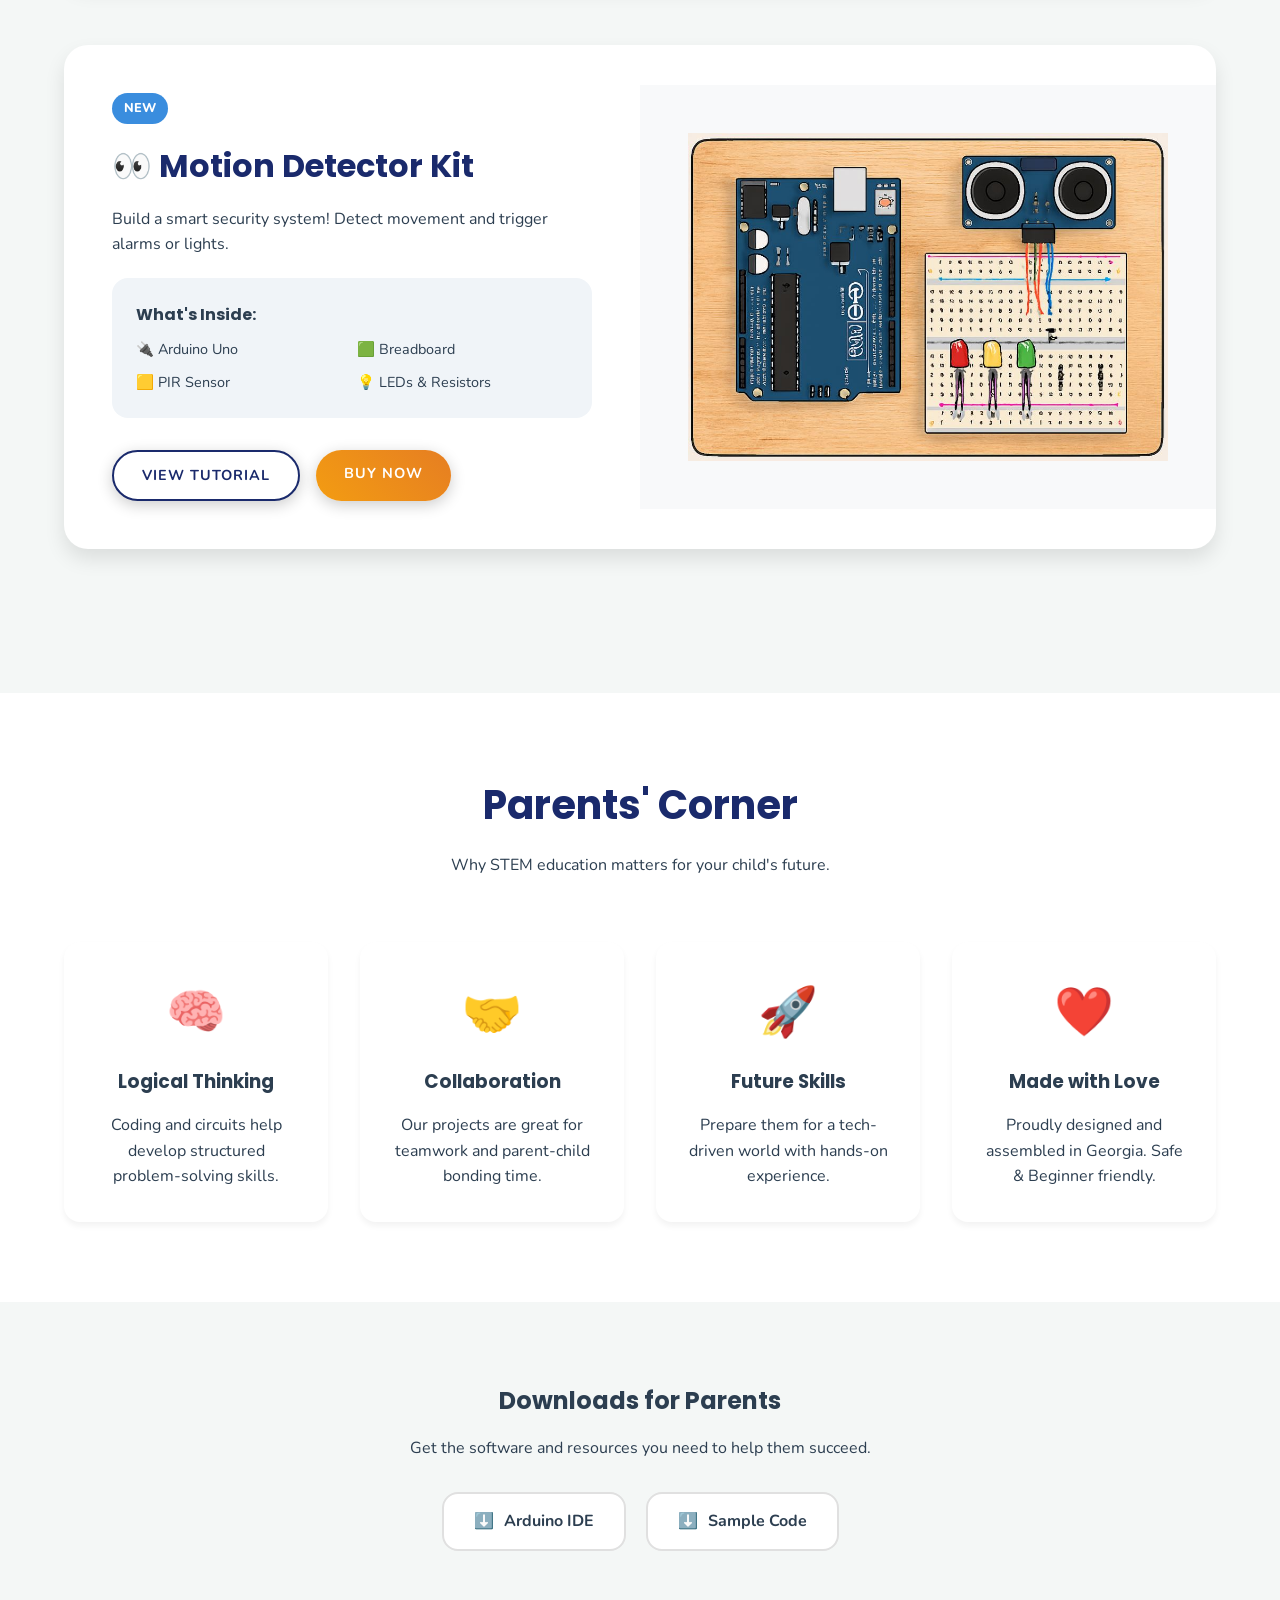
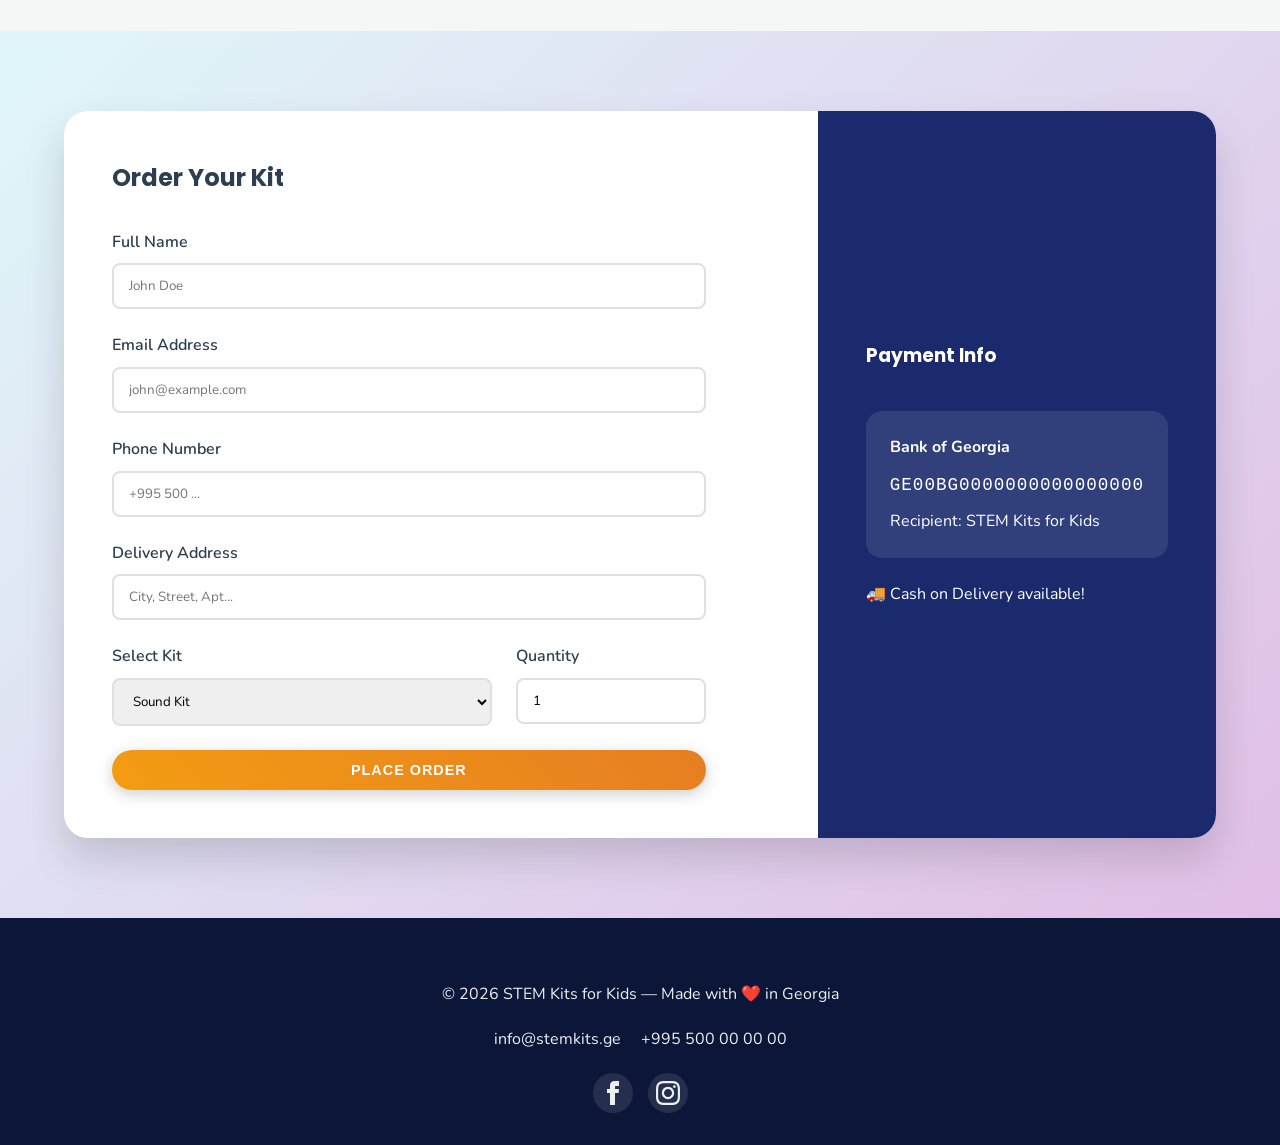
==== commit c2e9efef: "Updated the responsiveness of the website and added a new tutorial section." ====
--- a/index.html
+++ b/index.html
@@ -293,7 +293,7 @@
 
     <footer>
       <div class="footer-content">
-        <p data-i18n="footerText">© 2025 STEM Kits for Kids — Made with ❤️ in Georgia</p>
+        <p data-i18n="footerText">© <span id="current-year"></span> STEM Kits for Kids — Made with ❤️ in Georgia</p>
         <div class="footer-links">
           <a href="mailto:info@stemkits.ge">info@stemkits.ge</a>
           <a href="tel:+995500000000">+995 500 00 00 00</a>
--- a/styles.css
+++ b/styles.css
@@ -137,6 +137,7 @@
   top: 0;
   width: 100%;
   background: rgba(255, 255, 255, 0.95);
+  -webkit-backdrop-filter: blur(10px);
   backdrop-filter: blur(10px);
   z-index: 1000;
   box-shadow: var(--shadow-sm);
@@ -147,9 +148,10 @@
   display: flex;
   justify-content: space-between;
   align-items: center;
-  max-width: 1200px;
+  max-width: 1180px;
   margin: 0 auto;
-  padding: 0 1.5rem;
+  gap: 1rem;
+  padding: 0 1.25rem;
 }
 
 .logo {
@@ -161,8 +163,10 @@
 
 .nav-links {
   display: flex;
-  gap: 2rem;
+  gap: 1.25rem;
   align-items: center;
+  flex-wrap: wrap;
+  justify-content: flex-end;
 }
 
 .nav-links a {
@@ -212,16 +216,16 @@
 
 /* ===== HERO SECTION ===== */
 .hero {
-  height: 100vh;
-  min-height: 600px;
+  min-height: clamp(620px, 92svh, 860px);
   background: linear-gradient(135deg, var(--primary) 0%, #0c1638 100%);
   color: var(--white);
   display: flex;
   align-items: center;
   justify-content: center;
+  gap: clamp(1rem, 2vw, 2rem);
   position: relative;
-  overflow: visible;
-  padding-top: 80px; /* nav height */
+  overflow: hidden;
+  padding: clamp(7rem, 12vw, 8.5rem) 1.5rem 3.5rem;
 }
 
 .hero::before {
@@ -252,8 +256,8 @@
   line-height: 1.2;
   margin-bottom: 25px;
   background: -webkit-linear-gradient(#fff, #a0cfff);
+  -webkit-background-clip: text;
   background-clip: text;
-  -webkit-background-clip: text;
   -webkit-text-fill-color: transparent;
 }
 
@@ -267,8 +271,10 @@
   flex: 1;
   display: flex;
   justify-content: center;
+  align-items: center;
   z-index: 2;
   position: relative;
+  min-width: 0;
 }
 
 /* Specific styling for the existing structure if needed, or overridden */
@@ -460,6 +466,7 @@
   display: flex;
   gap: 1rem;
   margin-top: 2rem;
+  flex-wrap: wrap;
 }
 
 /* ===== PARENTS SECTION ===== */
@@ -638,16 +645,46 @@
 
 /* ===== RESPONSIVE ===== */
 @media (max-width: 900px) {
+  .navbar {
+    padding: 0.75rem 0;
+  }
+
+  .nav-container {
+    flex-direction: row;
+    align-items: center;
+    flex-wrap: wrap;
+    gap: 0.75rem;
+  }
+
+  .nav-links {
+    width: 100%;
+    gap: 0.75rem;
+    justify-content: center;
+  }
+
+  .nav-links li {
+    flex: 0 0 auto;
+  }
+
   .hero {
     flex-direction: column;
     text-align: center;
-    height: auto;
-    min-height: auto;
-    padding: 6rem 1rem 4rem;
+    min-height: 0;
+    padding: 7rem 1rem 3.5rem;
   }
 
   .hero-content {
     margin-top: 2rem;
+    max-width: 720px;
+    padding: 1rem;
+  }
+
+  .hero h1 {
+    font-size: clamp(2.1rem, 7vw, 3rem);
+  }
+
+  .hero p {
+    margin-bottom: 2rem;
   }
 
   .kit-card,
@@ -655,6 +692,29 @@
     flex-direction: column;
   }
 
+  .kit-image-wrapper,
+  .kit-content,
+  .order-form-container,
+  .payment-info {
+    padding: 2rem;
+  }
+
+  #arduino-container {
+    max-width: 360px;
+  }
+
+  #micro {
+    width: 90px;
+    top: -24px;
+    right: 14px;
+  }
+
+  #ultra {
+    width: 110px;
+    bottom: -22px;
+    left: -24px;
+  }
+
   .order-wrapper {
     flex-direction: column;
     gap: 0;
@@ -662,31 +722,94 @@
 }
 
 @media (max-width: 670px) {
+  .container,
+  .nav-container {
+    padding: 0 1rem;
+  }
+
+  .nav-container {
+    gap: 0.5rem;
+  }
+
   section {
     padding: 3rem 1rem;
   }
 
   .hero {
-    height: auto;
     min-height: 500px;
-    padding: 5rem 1rem 3rem;
-    overflow: visible;
+    padding: 7.5rem 1rem 3rem;
   }
 
   .hero h1 {
     font-size: 2.5rem;
   }
 
+  .logo {
+    font-size: 1.25rem;
+  }
+
   .nav-links {
-    display: none;
-  } /* Mobile Menu Placeholder */
+    display: flex;
+    width: 100%;
+    justify-content: flex-start;
+    flex-wrap: wrap;
+    gap: 0.5rem;
+    overflow: visible;
+    padding-bottom: 0;
+  }
+
+  .nav-links li {
+    flex: 0 1 auto;
+    max-width: 100%;
+  }
+
+  .nav-links a,
+  .lang-switcher {
+    font-size: 0.9rem;
+    white-space: nowrap;
+  }
+
+  .nav-cta {
+    padding: 6px 12px;
+  }
+
+  .section-header {
+    margin-bottom: 2.5rem;
+  }
+
+  .section-header h2 {
+    font-size: 2rem;
+  }
+
+  .kit-content h3 {
+    font-size: 1.55rem;
+  }
 
   .kit-details ul {
     grid-template-columns: 1fr;
   }
 
+  .kit-actions .btn {
+    width: 100%;
+    text-align: center;
+  }
+
   #ultra {
-    left: 28px;
+    left: 6px;
+  }
+
+  #micro {
+    right: 6px;
+  }
+
+  .download-btn {
+    width: 100%;
+    justify-content: center;
+  }
+
+  .footer-links {
+    flex-direction: column;
+    gap: 0.6rem;
   }
 
   .form-row {
@@ -702,3 +825,56 @@
     padding: 3rem 1rem 2rem;
   }
 }
+
+@media (max-width: 420px) {
+  .btn {
+    width: 100%;
+    text-align: center;
+  }
+
+  .hero {
+    padding-top: 8rem;
+  }
+
+  .nav-links {
+    gap: 0.35rem;
+  }
+
+  .nav-links a,
+  .lang-switcher {
+    font-size: 0.82rem;
+  }
+
+  .nav-cta {
+    padding: 5px 10px;
+  }
+
+  .hero h1 {
+    font-size: 2.05rem;
+  }
+
+  .hero p {
+    font-size: 1rem;
+  }
+
+  #arduino-container {
+    max-width: 290px;
+  }
+
+  #micro {
+    width: 72px;
+    top: -18px;
+  }
+
+  #ultra {
+    width: 92px;
+    bottom: -18px;
+  }
+
+  .order-form-container,
+  .payment-info,
+  .kit-image-wrapper,
+  .kit-content {
+    padding: 1.25rem;
+  }
+}
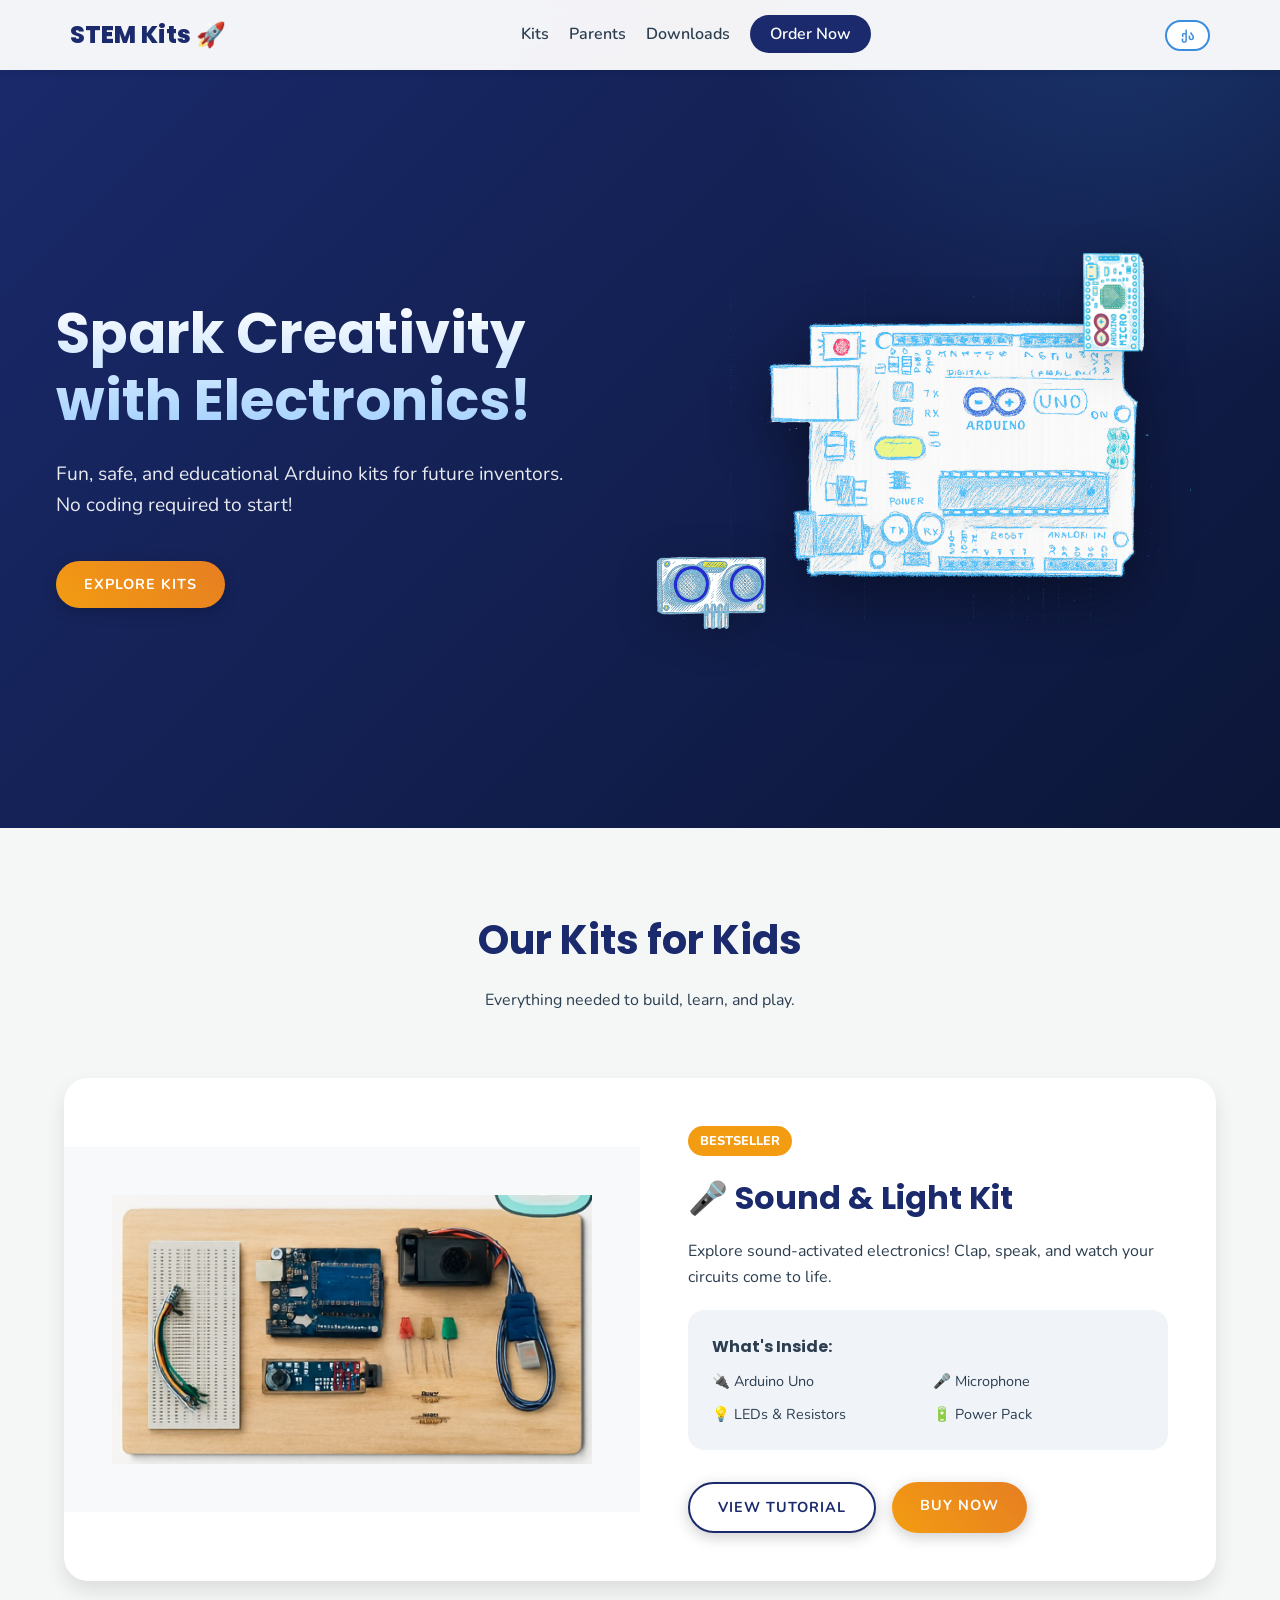
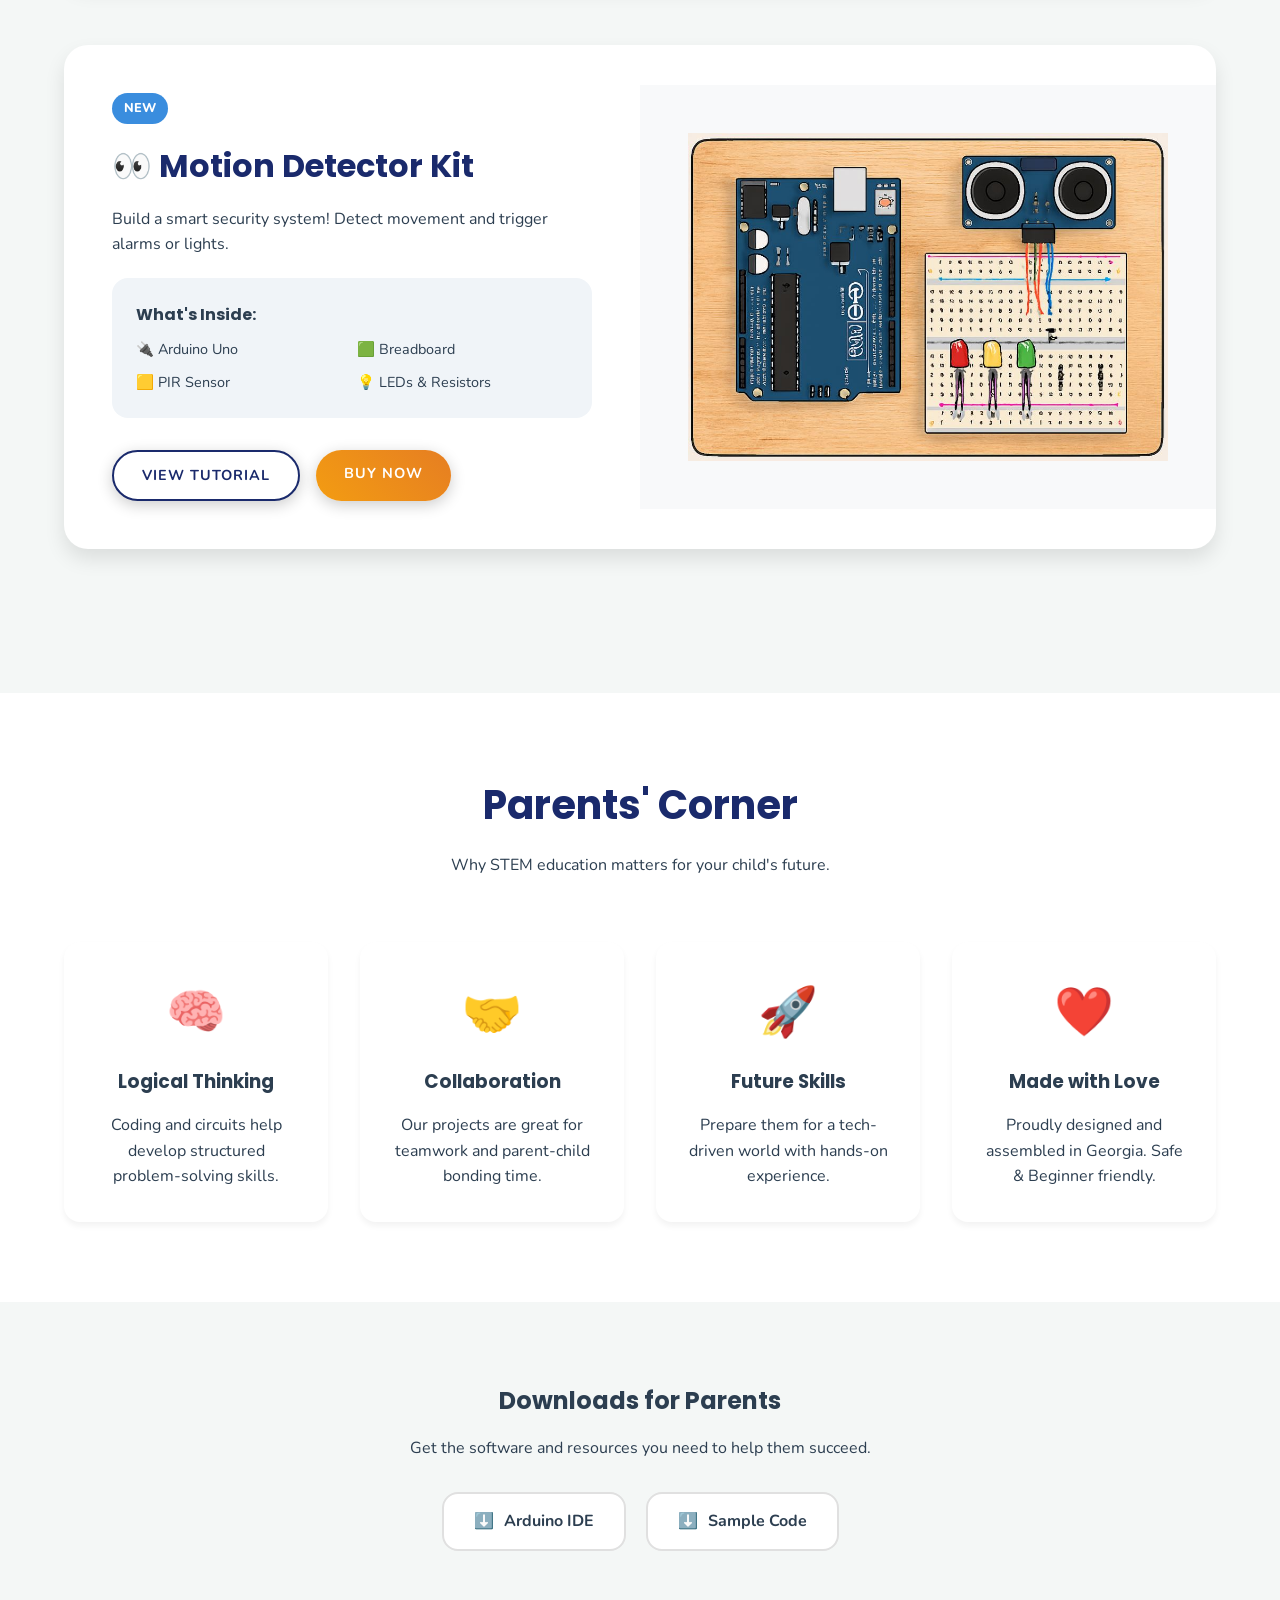
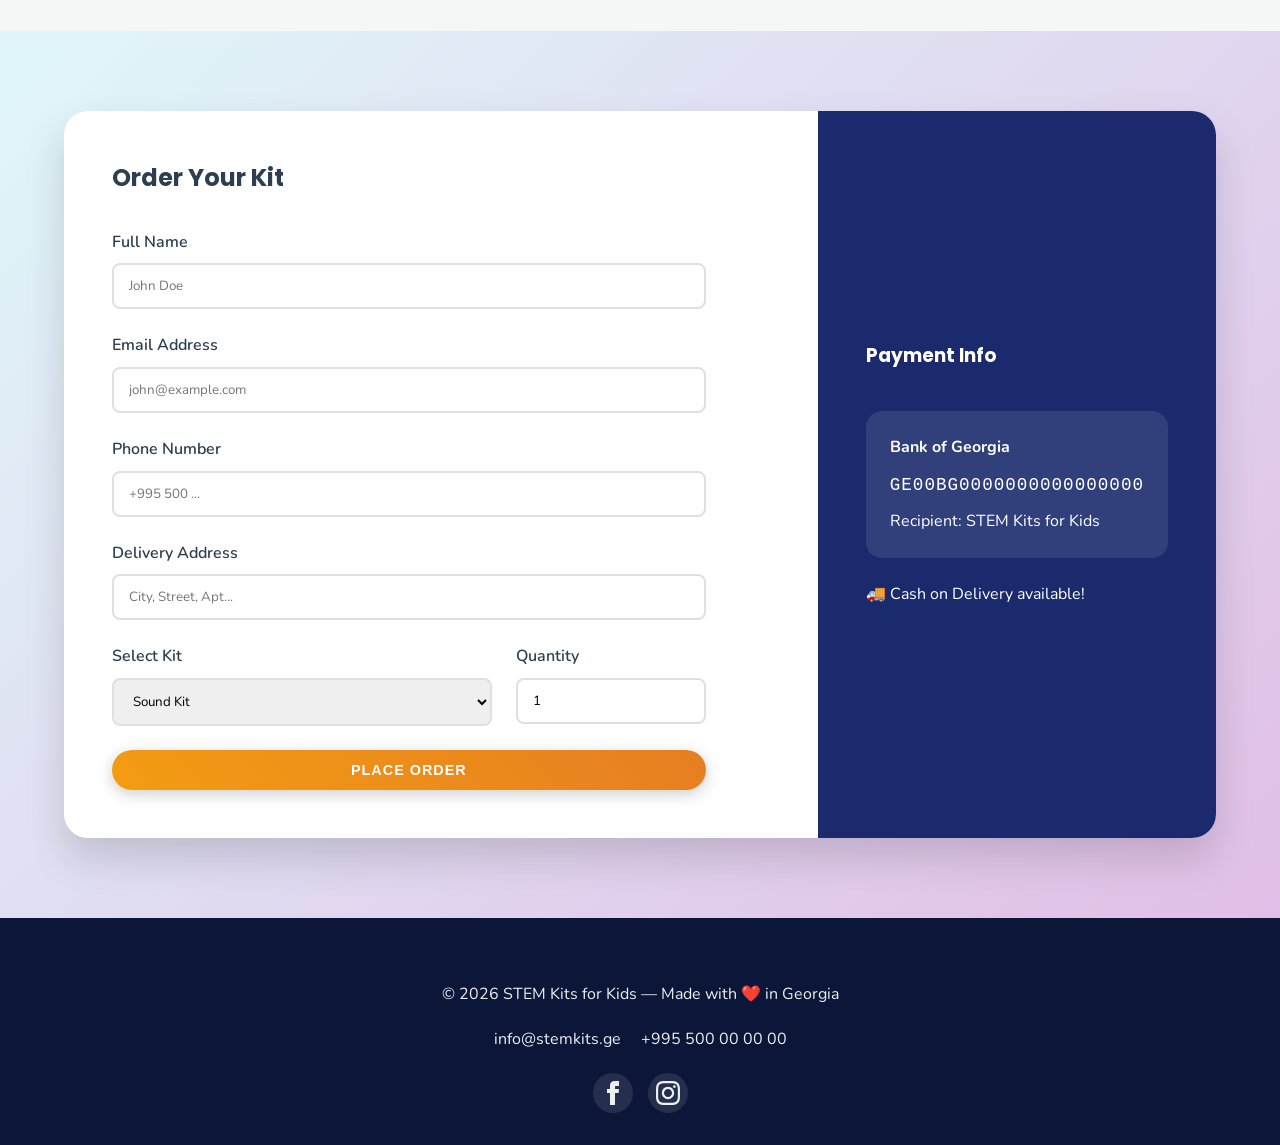
==== commit dc1150ff: "updated the language toggle button to display the correct text based on the selected language. The b" ====
--- a/index.html
+++ b/index.html
@@ -23,8 +23,8 @@
           <li><a href="#parents" data-i18n="parents">Parents</a></li>
           <li><a href="#downloads" data-i18n="downloads">Downloads</a></li>
           <li><a href="#order" class="nav-cta" data-i18n="order">Order Now</a></li>
-          <li><button class="lang-switcher" id="langToggle" data-lang="en">EN | ქა</button></li>
         </ul>
+        <div class="lang-toggle" id="langToggle" data-lang="en">EN</div>
       </div>
     </nav>
 
@@ -84,10 +84,10 @@
             <div class="kit-details">
               <h4 data-i18n="whatsInside">What's Inside:</h4>
               <ul>
-                <li>🔌 Arduino Uno</li>
-                <li>🎤 Microphone</li>
-                <li>💡 LEDs & Resistors</li>
-                <li>🔋 Power Pack</li>
+                <li data-i18n="soundKitItem1">🔌 Arduino Uno</li>
+                <li data-i18n="soundKitItem2">🎤 Microphone</li>
+                <li data-i18n="soundKitItem3">💡 LEDs & Resistors</li>
+                <li data-i18n="soundKitItem4">🔋 Power Pack</li>
               </ul>
             </div>
 
@@ -116,10 +116,10 @@
             <div class="kit-details">
               <h4 data-i18n="whatsInside">What's Inside:</h4>
               <ul>
-                <li>🔌 Arduino Uno</li>
-                <li>🟩 Breadboard</li>
-                <li>🟨 PIR Sensor</li>
-                <li>💡 LEDs & Resistors</li>
+                <li data-i18n="motionKitItem1">🔌 Arduino Uno</li>
+                <li data-i18n="motionKitItem2">🟩 Breadboard</li>
+                <li data-i18n="motionKitItem3">🟨 PIR Sensor</li>
+                <li data-i18n="motionKitItem4">💡 LEDs & Resistors</li>
               </ul>
             </div>
 
@@ -213,6 +213,7 @@
                   id="name"
                   name="name"
                   placeholder="John Doe"
+                  data-i18n-placeholder="fullNamePlaceholder"
                   required
                 />
               </div>
@@ -224,6 +225,7 @@
                   id="email"
                   name="email"
                   placeholder="john@example.com"
+                  data-i18n-placeholder="emailAddressPlaceholder"
                   required
                 />
               </div>
@@ -235,6 +237,7 @@
                   id="phone"
                   name="phone"
                   placeholder="+995 500 ..."
+                  data-i18n-placeholder="phoneNumberPlaceholder"
                   required
                 />
               </div>
@@ -246,6 +249,7 @@
                   id="address"
                   name="address"
                   placeholder="City, Street, Apt..."
+                  data-i18n-placeholder="deliveryAddressPlaceholder"
                   required
                 />
               </div>
@@ -254,8 +258,8 @@
                 <div class="form-group">
                   <label for="kit" data-i18n="selectKit">Select Kit</label>
                   <select id="kit" name="kit">
-                    <option value="sound">Sound Kit</option>
-                    <option value="motion">Motion Detector Kit</option>
+                    <option value="sound" data-i18n="optionSoundKit">Sound Kit</option>
+                    <option value="motion" data-i18n="optionMotionKit">Motion Detector Kit</option>
                   </select>
                 </div>
                 <div class="form-group">
--- a/styles.css
+++ b/styles.css
@@ -1,11 +1,12 @@
 /* ===== VARIABLES & SETUP ===== */
 :root {
   /* Colors */
-  --primary: #1a2a6c; /* Deep Space Blue */
-  --primary-light: #2a4085;
-  --accent: #f39c12; /* Vibrant Orange */
-  --accent-hover: #e67e22;
-  --secondary: #3a8dde; /* Electric Blue */
+--primary: #1a2a6c; /* Deep Space Blue */
+--primary-light: #2a4085;
+--pastel-accent: #b39ddb; /* Soft Lilac/Lavender for secondary accents */
+--accent: #f39c12; /* Vibrant Orange */
+--accent-hover: #e67e22;
+--secondary: #3a8dde; /* Electric Blue */
   --bg-color: #f4f7f6;
   --text-dark: #2c3e50;
   --text-light: #ecf0f1;
@@ -189,29 +190,30 @@
   background: var(--primary-light);
 }
 
-/* ===== LANGUAGE SWITCHER ===== */
-.lang-switcher {
+/* ===== LANGUAGE TOGGLE ===== */
+.lang-toggle {
+  display: inline-block;
+  background: var(--white);
+  border: 2px solid var(--secondary);
+  border-radius: 20px;
+  cursor: pointer;
+  flex-shrink: 0;
   font-family: var(--font-heading);
-  font-size: 0.8rem;
-  font-weight: 700;
-  cursor: pointer;
-  padding: 4px 12px;
-  border-radius: 20px;
-  border: 2px solid var(--primary);
-  background: transparent;
-  color: var(--primary);
-  transition: all 0.3s ease;
+  font-size: 0.75rem;
+  font-weight: 800;
+  padding: 4px 14px;
   text-transform: uppercase;
   letter-spacing: 0.5px;
-}
-
-.lang-switcher:hover {
-  background: var(--primary);
+  color: var(--secondary);
+  -webkit-user-select: none;
+  user-select: none;
+  transition: all 0.3s ease;
+}
+
+.lang-toggle:hover {
+  background: var(--secondary);
   color: var(--white);
-}
-
-.lang-switcher .active-lang {
-  text-decoration: underline;
+  box-shadow: 0 0 0 3px rgba(58, 141, 222, 0.15);
 }
 
 /* ===== HERO SECTION ===== */
@@ -654,6 +656,7 @@
     align-items: center;
     flex-wrap: wrap;
     gap: 0.75rem;
+    position: relative;
   }
 
   .nav-links {
@@ -664,6 +667,15 @@
 
   .nav-links li {
     flex: 0 0 auto;
+  }
+
+  .lang-toggle {
+    position: absolute;
+    /* top: 50%; */
+    right: 1.25rem;
+    transform: translateY(-50%);
+    font-size: 0.65rem;
+    /* padding: 2px 10px; */
   }
 
   .hero {
@@ -763,8 +775,7 @@
     max-width: 100%;
   }
 
-  .nav-links a,
-  .lang-switcher {
+  .nav-links a {
     font-size: 0.9rem;
     white-space: nowrap;
   }
@@ -840,8 +851,7 @@
     gap: 0.35rem;
   }
 
-  .nav-links a,
-  .lang-switcher {
+  .nav-links a {
     font-size: 0.82rem;
   }
 
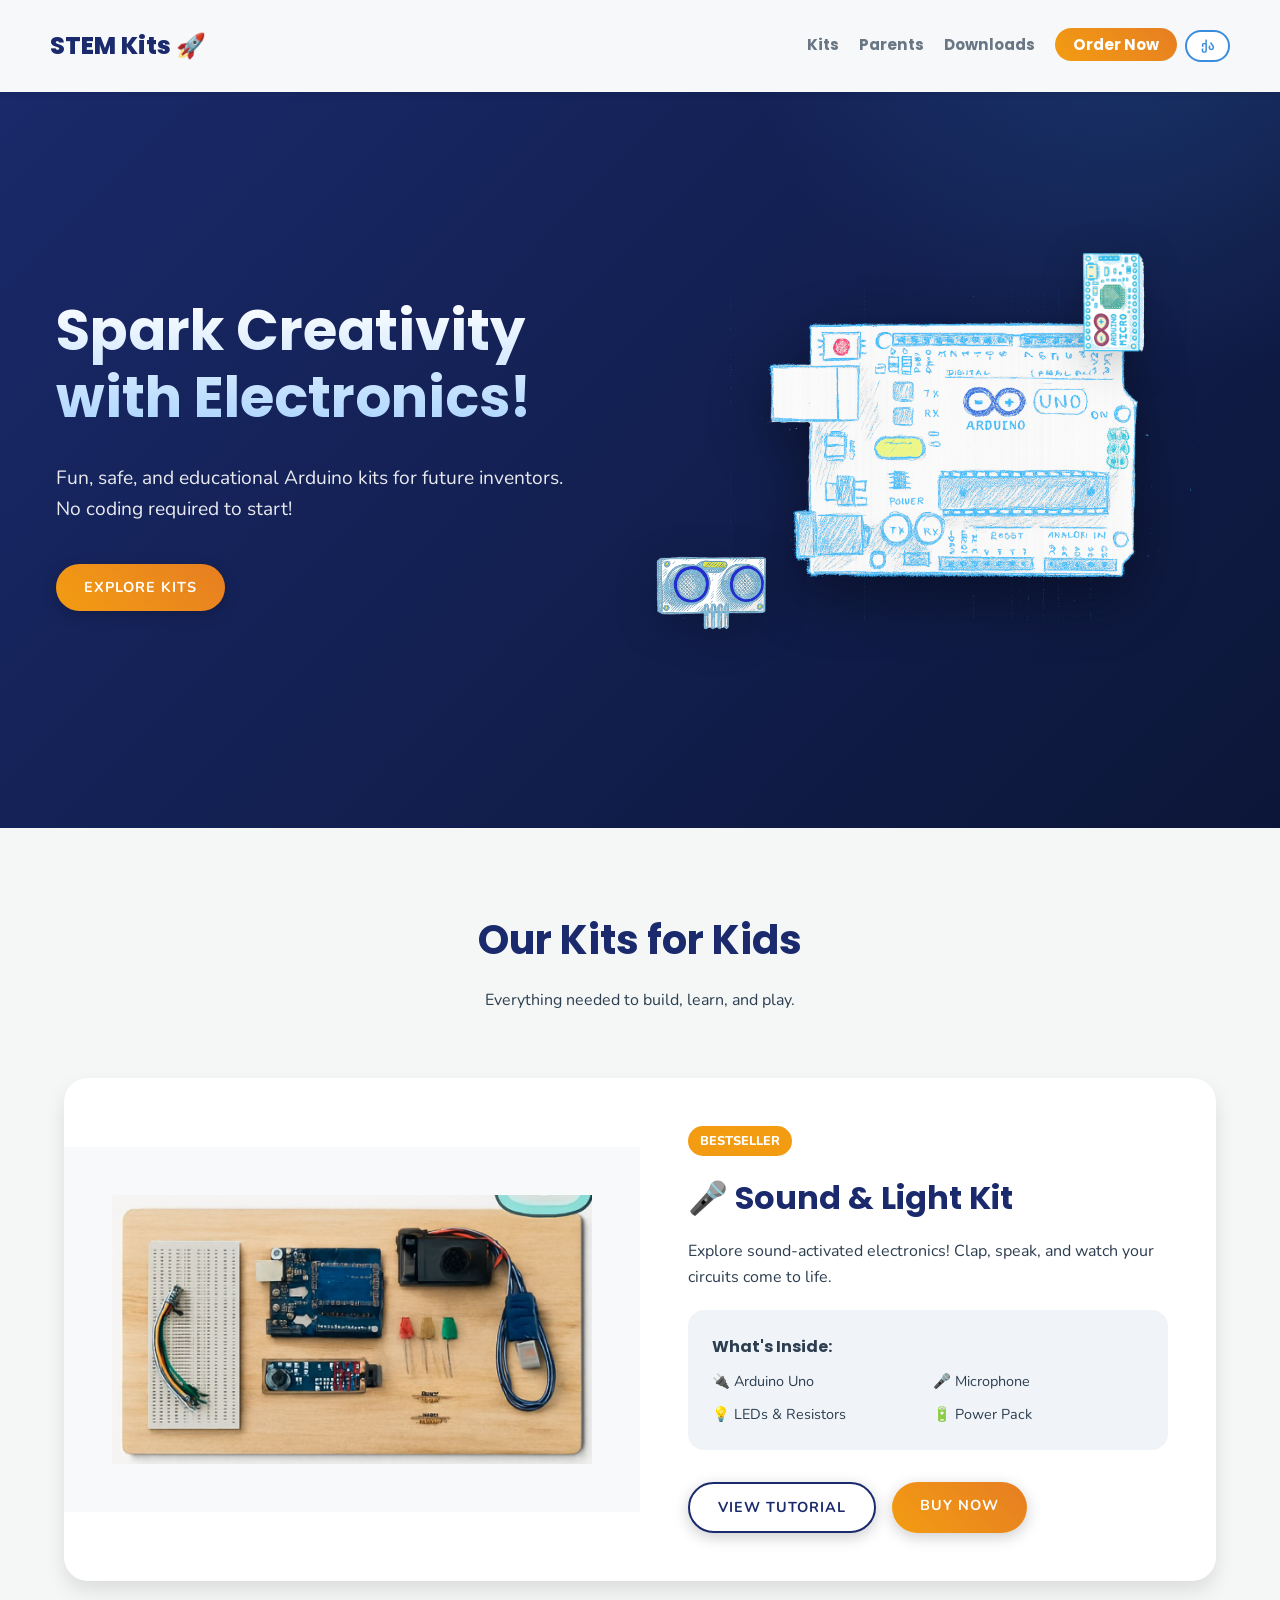
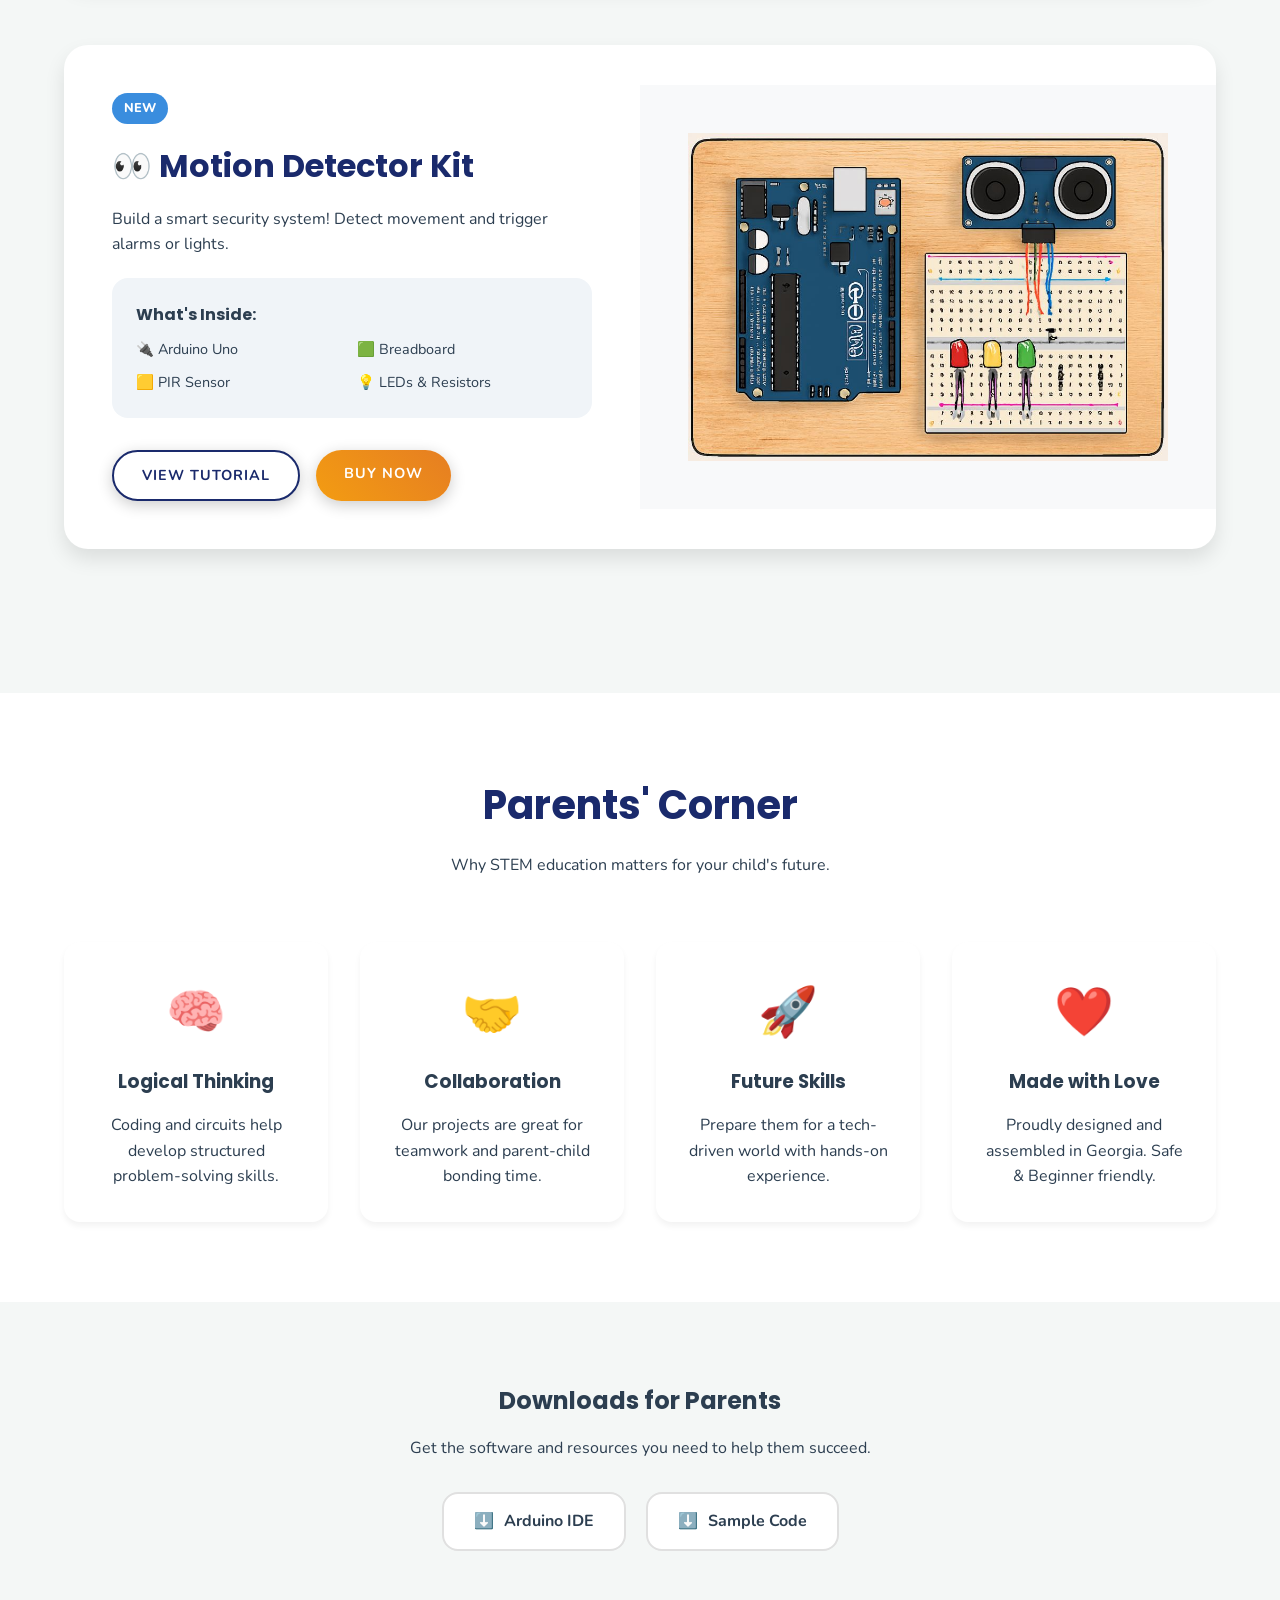
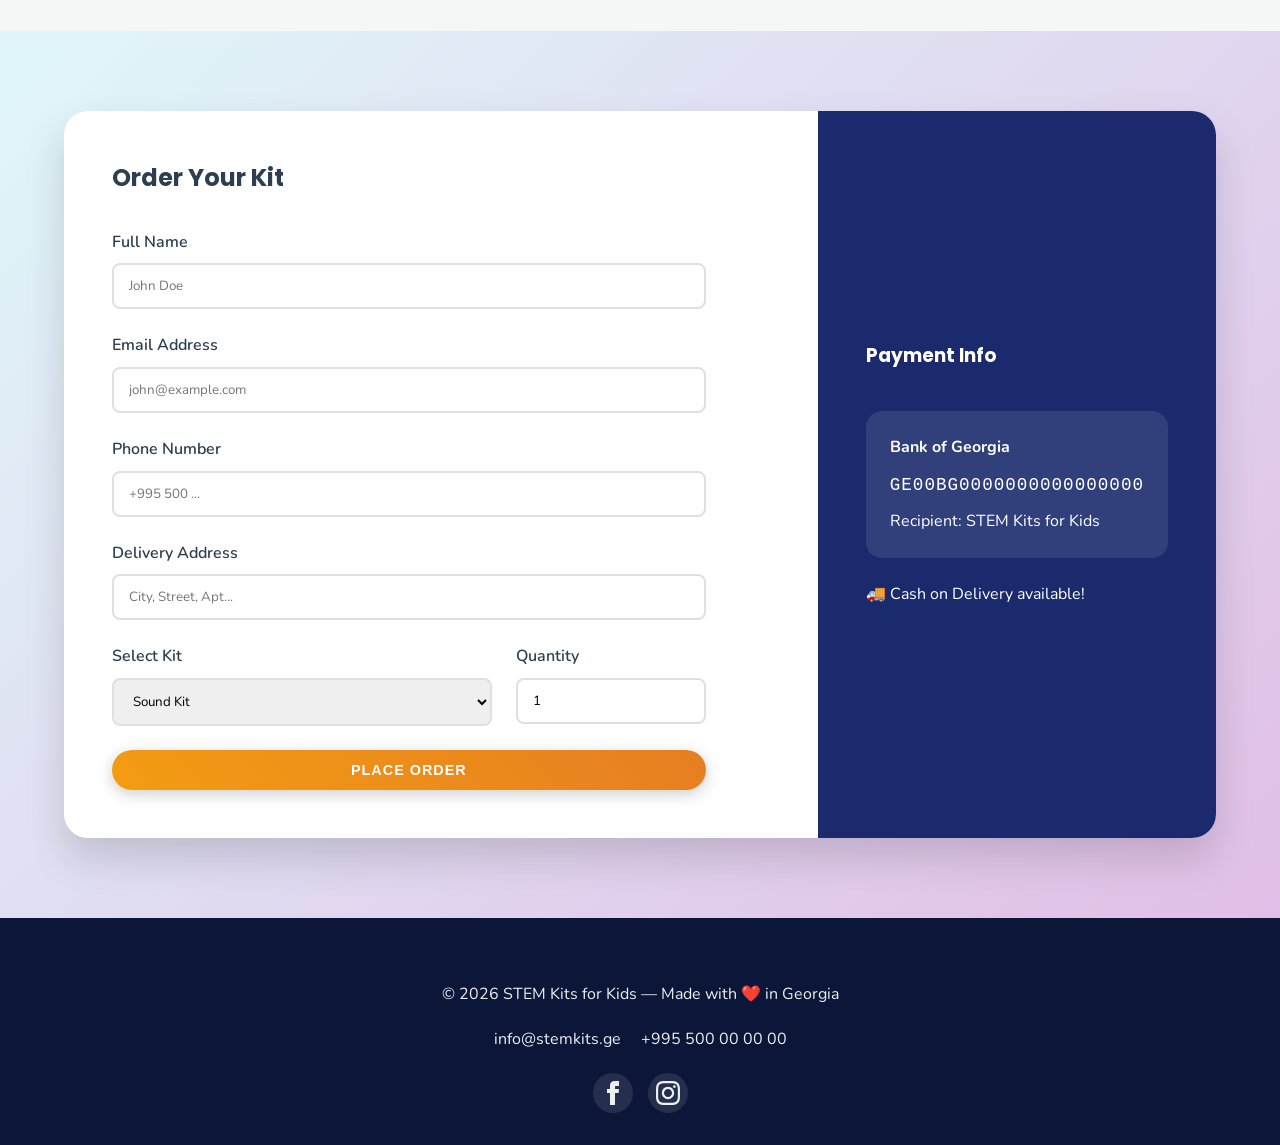
==== commit 82ea392f: "update styles.css to fix hero h1 padding and add order-wrapper flex-direction" ====
--- a/index.html
+++ b/index.html
@@ -12,12 +12,16 @@
       rel="stylesheet"
     />
     <link rel="stylesheet" href="styles.css" />
+    <!-- Meta description for SEO -->
+    <meta name="description" content="Arduino Fun Kits for Kids — Build, learn, and play with electronics. Safe STEM kits designed in Georgia." />
   </head>
   <body>
     <!-- Navigation -->
     <nav class="navbar">
-      <div class="nav-container">
+      <!-- Desktop nav: 3-column layout (logo — links — lang) -->
+      <div class="nav-row">
         <a href="#" class="logo" data-i18n="logo">STEM Kits 🚀</a>
+        <button class="hamburger" aria-label="Toggle menu" id="menuToggle">☰</button>
         <ul class="nav-links">
           <li><a href="#kits" data-i18n="kits">Kits</a></li>
           <li><a href="#parents" data-i18n="parents">Parents</a></li>
@@ -69,7 +73,7 @@
         <article class="kit-card" id="sound-light-kit">
           <div class="kit-image-wrapper">
             <img
-              src="images/soundkit.png.JPG"
+              src="images/soundkit_1.JPG"
               alt="Arduino Sound & Light Kit"
             />
           </div>
--- a/styles.css
+++ b/styles.css
@@ -136,58 +136,177 @@
 .navbar {
   position: fixed;
   top: 0;
+  left: 0;
   width: 100%;
-  background: rgba(255, 255, 255, 0.95);
-  -webkit-backdrop-filter: blur(10px);
-  backdrop-filter: blur(10px);
+  background: rgba(255, 255, 255, 0.97);
+  -webkit-backdrop-filter: blur(14px);
+  backdrop-filter: blur(14px);
   z-index: 1000;
-  box-shadow: var(--shadow-sm);
-  padding: 1rem 0;
-}
-
-.nav-container {
-  display: flex;
-  justify-content: space-between;
+  box-shadow: 0 1px 4px rgba(0, 0, 0, 0.06), 0 2px 8px rgba(0, 0, 0, 0.04);
+  padding: 0 1rem;
+  text-align: center;
+  display: flex;
+  justify-content: center;
+  align-items: stretch;
+}
+
+.nav-row {
+  display: flex;
   align-items: center;
   max-width: 1180px;
-  margin: 0 auto;
-  gap: 1rem;
-  padding: 0 1.25rem;
+  margin: 10px;
+  width: 100%;
+  gap: 0.5rem;
+  height: clamp(64px, 7vw, 72px);
+  justify-content: space-between;
 }
 
 .logo {
   font-family: var(--font-heading);
-  font-size: 1.5rem;
+  font-size: clamp(1.3rem, 2.8vw, 1.5rem);
   font-weight: 800;
   color: var(--primary);
-}
-
+  white-space: nowrap;
+  margin-right: auto;
+}
+
+/* ---- Hamburger button (mobile only) ---- */
+.hamburger {
+  display: none;
+  background: transparent;
+  border: none;
+  cursor: pointer;
+  padding: 0.25rem 0.4rem;
+  font-size: clamp(1.6rem, 3vw, 2rem);
+  line-height: 1;
+  color: var(--text-dark);
+  -webkit-tap-highlight-color: transparent;
+}
+
+.hamburger:hover {
+  color: var(--primary);
+}
+
+/* ---- Desktop nav links (row) ---- */
 .nav-links {
-  display: flex;
-  gap: 1.25rem;
+  display: flex !important;
   align-items: center;
-  flex-wrap: wrap;
-  justify-content: flex-end;
+  gap: clamp(0.6rem, 2vw, 1.25rem);
 }
 
 .nav-links a {
-  font-weight: 600;
-  color: var(--text-dark);
-}
-
-.nav-links a:hover {
-  color: var(--secondary);
-}
-
+  font-family: var(--font-heading);
+  font-size: clamp(0.85rem, 2.4vw, 0.95rem);
+  font-weight: 700;
+  color: rgba(44, 62, 80, 0.7);
+  transition: all 0.2s ease;
+  position: relative;
+}
+
+.nav-links a::after {
+  content: '';
+  position: absolute;
+  bottom: -4px;
+  left: 0;
+  width: 0%;
+  height: 3px;
+  background: var(--accent);
+  border-radius: 2px;
+  transition: width 0.25s ease;
+}
+
+.nav-links a:hover,
+.nav-links a:focus-visible {
+  color: var(--primary);
+}
+
+.nav-links a:hover::after,
+.nav-links a:focus-visible::after {
+  width: 100%;
+}
+
+/* "Order Now" CTA link */
 .nav-cta {
-  background: var(--primary);
-  color: var(--white) !important;
-  padding: 8px 20px;
-  border-radius: 20px;
-}
-
-.nav-cta:hover {
-  background: var(--primary-light);
+  background: linear-gradient(45deg, var(--accent), var(--accent-hover));
+  color: white !important;
+  padding: 6px 18px;
+  border-radius: 50px;
+}
+
+.nav-cta:hover::after {
+  width: 100%;
+  background: rgba(255, 255, 255, 0.3);
+}
+
+/* ---- Mobile menu (active state) ---- */
+@media (max-width: 670px) {
+  .hamburger {
+    display: inline-flex;
+    will-change: transform;
+  }
+
+  /* Hide desktop links by default — show as overlay when active */
+  .nav-links {
+    display: none !important;
+    flex-direction: column;
+    position: absolute;
+    top: calc(100% + 8px);
+    left: 0;
+    right: 0;
+    background: rgba(255, 255, 255, 0.99);
+    backdrop-filter: blur(14px);
+    -webkit-backdrop-filter: blur(14px);
+    padding: clamp(0.75rem, 3vw, 1rem) 0;
+    gap: clamp(0.35rem, 1.8vw, 0.65rem);
+    box-shadow: var(--shadow-md);
+    border-top: 1px solid rgba(0, 0, 0, 0.04);
+    text-align: center;
+    z-index: 999;
+  }
+
+  .nav-links a {
+    font-size: clamp(0.95rem, 3vw, 1.05rem);
+    padding: clamp(0.25rem, 1vw, 0.45rem) clamp(0.75rem, 3vw, 1rem);
+    border-radius: var(--radius-sm);
+    color: rgba(44, 62, 80, 0.9);
+  }
+
+  .nav-links a:hover,
+  .nav-links a:focus-visible {
+    background: #f0f4f8;
+  }
+
+  /* Active = slide-in from the left */
+  .nav-links.active {
+    display: flex !important;
+    transition: opacity 0.3s ease, transform 0.3s ease;
+  }
+
+  .hamburger.active {
+    transform: rotate(45deg);
+  }
+
+  .nav-cta {
+    margin-top: clamp(0.25rem, 1vw, 0.5rem);
+  }
+
+  /* Lang toggle position in mobile header */
+  .lang-toggle {
+    margin-left: auto;
+    order: 4;
+    padding: 6px 14px;
+    font-size: clamp(0.7rem, 2vw, 0.85rem);
+  }
+
+  /* Hero & nav-container spacing on mobile */
+  .hero {
+    padding-top: calc(clamp(64px, 7vw, 72px) + 1rem);
+  }
+
+  .nav-container {
+    height: auto;
+    gap: clamp(0.5rem, 3vw, 1rem);
+  }
 }
 
 /* ===== LANGUAGE TOGGLE ===== */
@@ -256,7 +375,7 @@
 .hero h1 {
   font-size: 3.5rem;
   line-height: 1.2;
-  margin-bottom: 25px;
+  padding-bottom: 1rem;
   background: -webkit-linear-gradient(#fff, #a0cfff);
   -webkit-background-clip: text;
   background-clip: text;
@@ -646,17 +765,22 @@
 }
 
 /* ===== RESPONSIVE ===== */
-@media (max-width: 900px) {
+@media (max-width: 900px) and (min-width: 671px) {
+  /* Navbar adjustments for iPad — fixes misalignment of logo and lang toggle */
   .navbar {
     padding: 0.75rem 0;
   }
 
   .nav-container {
-    flex-direction: row;
+    display: grid;
+    grid-template-columns: auto 1fr auto;
     align-items: center;
-    flex-wrap: wrap;
-    gap: 0.75rem;
-    position: relative;
+    gap: 0.5rem;
+  }
+
+  .logo {
+    margin-right: 0;
+    white-space: nowrap;
   }
 
   .nav-links {
@@ -665,19 +789,13 @@
     justify-content: center;
   }
 
-  .nav-links li {
-    flex: 0 0 auto;
-  }
-
   .lang-toggle {
-    position: absolute;
-    /* top: 50%; */
-    right: 1.25rem;
-    transform: translateY(-50%);
-    font-size: 0.65rem;
-    /* padding: 2px 10px; */
-  }
-
+    margin-right: 10;
+    margin-left: 0;
+    flex-shrink: 0;
+  }
+
+  /* Hero layout for iPad */
   .hero {
     flex-direction: column;
     text-align: center;
@@ -699,6 +817,7 @@
     margin-bottom: 2rem;
   }
 
+  /* Kit cards stack vertically on iPad */
   .kit-card,
   .kit-card.inverse {
     flex-direction: column;
@@ -715,6 +834,7 @@
     max-width: 360px;
   }
 
+  /* Floating parts reposition for narrower container */
   #micro {
     width: 90px;
     top: -24px;
@@ -760,19 +880,22 @@
     font-size: 1.25rem;
   }
 
+  /* Mobile hamburger menu - hide desktop nav links, show mobile nav */
   .nav-links {
-    display: flex;
-    width: 100%;
-    justify-content: flex-start;
-    flex-wrap: wrap;
-    gap: 0.5rem;
-    overflow: visible;
-    padding-bottom: 0;
-  }
-
-  .nav-links li {
-    flex: 0 1 auto;
-    max-width: 100%;
+    display: none;
+    flex-direction: column;
+    position: absolute;
+    top: 70px;
+    left: 0;
+    right: 0;
+    background: rgba(255, 255, 255, 0.98);
+    -webkit-backdrop-filter: blur(10px);
+    backdrop-filter: blur(10px);
+    padding: 1rem;
+    gap: 0.75rem;
+    box-shadow: var(--shadow-md);
+    border-top: 1px solid #e0e0e0;
+    text-align: center;
   }
 
   .nav-links a {
@@ -821,6 +944,11 @@
   .footer-links {
     flex-direction: column;
     gap: 0.6rem;
+  }
+
+  .order-wrapper {
+    flex-direction: column;
+    gap: 0;
   }
 
   .form-row {
